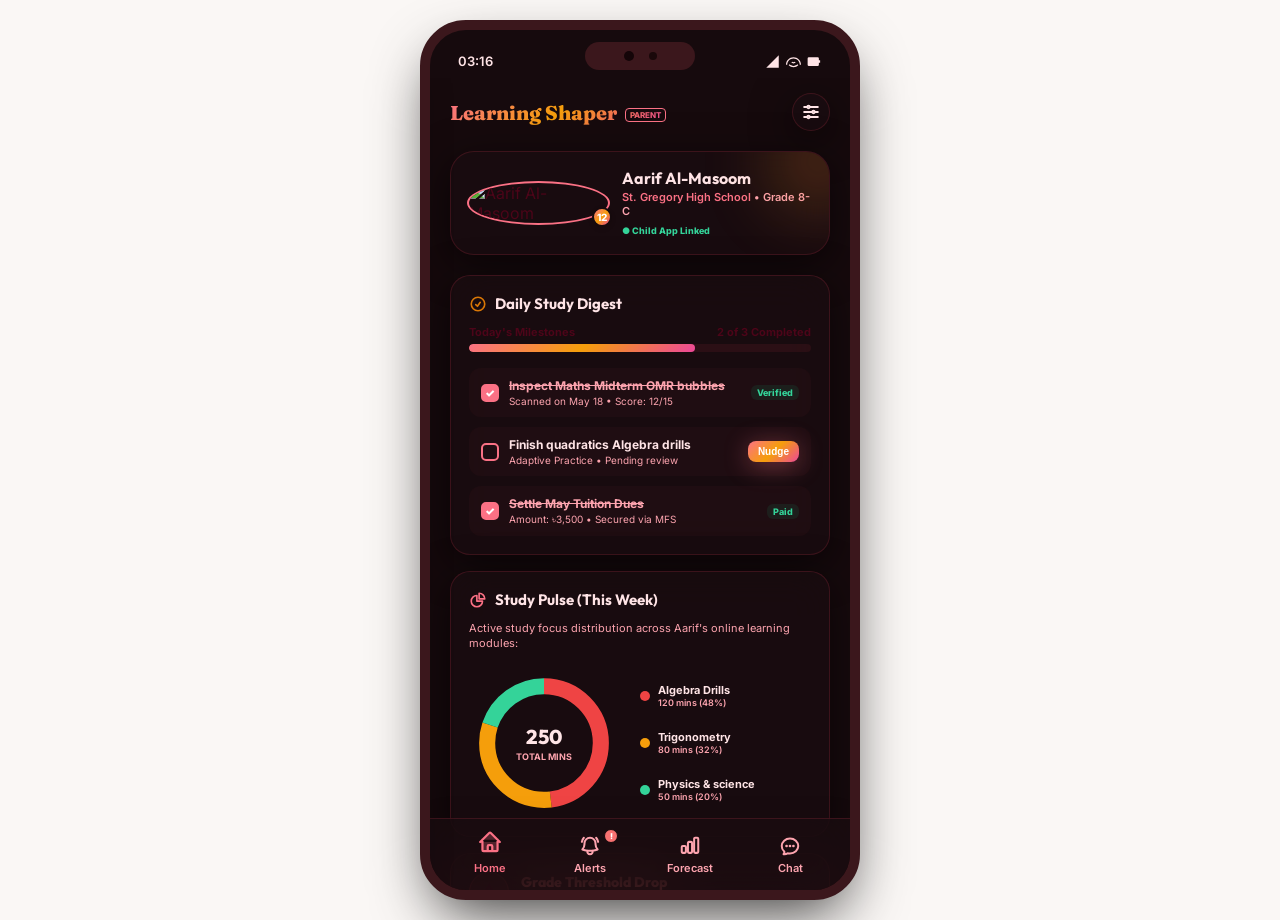
==== parentapp/index.html @ c142ae55 "Implement Teacher Companion App with OMR Viewfinder grading scanner, dispatch curator, and real-time" ====
<!DOCTYPE html>
<html lang="en">
<head>
  <meta charset="UTF-8">
  <meta name="viewport" content="width=device-width, initial-scale=1.0">
  <title>Learning Shaper - Parent Companion App</title>
  <link rel="stylesheet" href="styles.css">
</head>
<body>

  <!-- Smartphone Simulator Frame Wrapper -->
  <div class="phone-container" id="phoneContainer" data-theme="dark">
    
    <!-- Dynamic Island notch at top of frame -->
    <div class="phone-header-island">
      <div class="island-camera"></div>
      <div class="island-sensor"></div>
    </div>
    
    <!-- Phone Top Status Bar -->
    <div class="phone-status-bar">
      <span id="statusBarTime">13:27</span>
      <div class="status-right">
        <!-- Cellular Signal -->
        <svg class="status-icon" viewBox="0 0 24 24">
          <path d="M2 22h20V2z" />
        </svg>
        <!-- Wifi -->
        <svg class="status-icon" viewBox="0 0 24 24">
          <path d="M12 21c-2.97 0-5.67-1.16-7.68-3.03l1.42-1.42C7.39 18.06 9.58 19 12 19s4.61-.94 6.26-2.45l1.42 1.42C17.67 19.84 14.97 21 12 21zm0-6c-1.34 0-2.58-.51-3.52-1.34l1.42-1.42C10.45 12.65 11.18 13 12 13s1.55-.35 2.1-.76l1.42 1.42C14.58 14.49 13.34 15 12 15zm0-10C5.37 5 0 10.37 0 17h2c0-5.52 4.48-10 10-10s10 4.48 10 10h2c0-6.63-5.37-12-12-12z" />
        </svg>
        <!-- Battery -->
        <svg class="status-icon" viewBox="0 0 24 24">
          <path d="M17 5H3a2 2 0 0 0-2 2v10a2 2 0 0 0 2 2h14a2 2 0 0 0 2-2V7a2 2 0 0 0-2-2zm1 9h-2v2h2v-2zm0-4h-2v2h2v-2zm3 0h-2v4h2v-4z" />
        </svg>
      </div>
    </div>

    <!-- Phone Screen Workspace -->
    <div class="phone-screen">
      
      <!-- Toast Notice Queue Container for Parent Actions -->
      <div class="toast-container" id="toastContainer"></div>
      
      <!-- Quick Portal Settings Drawer overlay -->
      <div class="settings-drawer" id="settingsDrawer">
        <div class="drawer-header">
          <h3>Ecosystem Switcher</h3>
          <button class="drawer-close-btn" id="drawerCloseBtn">×</button>
        </div>
        <div class="drawer-links">
          <a href="../studentapp/index.html" class="drawer-link-item">
            <span class="link-icon">🧑‍🎓</span>
            <div>
              <h4>Switch to Student App</h4>
              <p>View Aarif's gamified drills & OMR</p>
            </div>
          </a>
          <a href="../teacherapp/index.html" class="drawer-link-item">
            <span class="link-icon">🧑‍🏫</span>
            <div>
              <h4>Teacher Companion App</h4>
              <p>View grade reports, OMR grading & chat</p>
            </div>
          </a>
          <a href="../index.html" class="drawer-link-item">
            <span class="link-icon">⚙️</span>
            <div>
              <h4>Executive Admin Dashboard</h4>
              <p>Principal's operational control deck</p>
            </div>
          </a>
        </div>
      </div>

      <!-- Core Scrolling Screen Content -->
      <div class="app-content">
        
        <!-- Header Section -->
        <div class="app-header">
          <div class="app-logo">Learning Shaper <span class="badge-role">PARENT</span></div>
          <button class="settings-trigger-btn" id="settingsTriggerBtn" aria-label="Open Settings">
            <svg style="width:20px;height:20px;stroke:currentColor;fill:none;stroke-width:2.2" viewBox="0 0 24 24">
              <path stroke-linecap="round" stroke-linejoin="round" d="M10.5 6h9.75M10.5 6a1.5 1.5 0 1 1-3 0m3 0a1.5 1.5 0 1 0-3 0M3.75 6H7.5m3 12h9.75m-9.75 0a1.5 1.5 0 0 1-3 0m3 0a1.5 1.5 0 0 0-3 0m-3.75 0H7.5m9-6h3.75m-3.75 0a1.5 1.5 0 0 1-3 0m3 0a1.5 1.5 0 0 0-3 0m-9.75 0h9.75" />
            </svg>
          </button>
        </div>

        <!-- Monitored Student Profile Summary -->
        <div class="profile-card">
          <div class="profile-avatar-row">
            <div class="avatar-wrapper">
              <img src="https://images.unsplash.com/photo-1534528741775-53994a69daeb?q=80&w=256&auto=format&fit=crop" alt="Aarif Al-Masoom" class="avatar-img" onerror="this.src='https://api.dicebear.com/7.x/adventurer/svg?seed=Aarif'; this.onerror=null;">
              <div class="avatar-badge">12</div>
            </div>
            <div class="student-info">
              <h3>Aarif Al-Masoom</h3>
              <p>
                <span class="school-tag">St. Gregory High School</span> • Grade 8-C
              </p>
              <span class="sync-status-indicator">● Child App Linked</span>
            </div>
          </div>
        </div>

        <!-- ========================================================================
             TAB 1: HOME PANEL (Digest, SVG Donut)
             ======================================================================== -->
        <div class="tab-content-panel active" id="tab-home">
          
          <!-- Daily Task Progress Summary -->
          <div class="glass-card warm-accent">
            <div class="card-title">
              <svg viewBox="0 0 24 24" style="stroke: var(--accent-amber)">
                <path stroke-linecap="round" stroke-linejoin="round" stroke-width="2.2" d="M9 12.75 11.25 15 15 9.75M21 12a9 9 0 1 1-18 0 9 9 0 0 1 18 0Z" />
              </svg>
              Daily Study Digest
            </div>
            
            <div class="digest-progress-row">
              <div class="progress-labels">
                <span>Today's Milestones</span>
                <span id="digestProgressText">2 of 3 Completed</span>
              </div>
              <div class="progress-bar-outer">
                <div class="progress-bar-inner" id="digestProgressFill" style="width: 66%"></div>
              </div>
            </div>

            <!-- Task List -->
            <div class="task-digest-list">
              <div class="digest-task-item completed" onclick="toggleTask(this, 0)">
                <div class="task-checkbox"></div>
                <div class="task-details">
                  <h4>Inspect Maths Midterm OMR bubbles</h4>
                  <p>Scanned on May 18 • Score: 12/15</p>
                </div>
                <span class="task-done-badge">Verified</span>
              </div>
              
              <div class="digest-task-item" id="digestTaskQuiz" onclick="toggleTask(this, 33)">
                <div class="task-checkbox"></div>
                <div class="task-details">
                  <h4>Finish quadratics Algebra drills</h4>
                  <p>Adaptive Practice • Pending review</p>
                </div>
                <button class="nudge-btn" onclick="sendNudge('Algebra Drill'); event.stopPropagation();">Nudge</button>
              </div>

              <div class="digest-task-item completed" onclick="toggleTask(this, 0)">
                <div class="task-checkbox"></div>
                <div class="task-details">
                  <h4>Settle May Tuition Dues</h4>
                  <p>Amount: ৳3,500 • Secured via MFS</p>
                </div>
                <span class="task-done-badge">Paid</span>
              </div>
            </div>
          </div>

          <!-- Study Pulse SVG Donut Chart Card -->
          <div class="glass-card">
            <div class="card-title">
              <svg viewBox="0 0 24 24">
                <path stroke-linecap="round" stroke-linejoin="round" stroke-width="2.2" d="M10.5 6a7.5 7.5 0 1 0 7.5 7.5h-7.5V6Z" />
                <path stroke-linecap="round" stroke-linejoin="round" stroke-width="2.2" d="M13.5 10.5H21A7.5 7.5 0 0 0 13.5 3v7.5Z" />
              </svg>
              Study Pulse (This Week)
            </div>
            
            <p class="section-desc">Active study focus distribution across Aarif's online learning modules:</p>

            <div class="donut-chart-container">
              <!-- SVG Donut Chart -->
              <div class="donut-svg-wrapper">
                <svg width="150" height="150" viewBox="0 0 42 42" class="donut-chart">
                  <!-- Base track -->
                  <circle class="donut-hole" cx="21" cy="21" r="15.915" fill="transparent"></circle>
                  <circle class="donut-ring" cx="21" cy="21" r="15.915" fill="transparent" stroke="rgba(255, 255, 255, 0.05)" stroke-width="4.2"></circle>
                  
                  <!-- Algebra segment (48% - red-orange) -->
                  <circle class="donut-segment segment-algebra" cx="21" cy="21" r="15.915" fill="transparent" 
                          stroke="var(--accent-red)" stroke-width="4.5" 
                          stroke-dasharray="48 52" stroke-dashoffset="100"></circle>
                  
                  <!-- Trigonometry segment (32% - gold) -->
                  <circle class="donut-segment segment-trig" cx="21" cy="21" r="15.915" fill="transparent" 
                          stroke="var(--accent-gold)" stroke-width="4.5" 
                          stroke-dasharray="32 68" stroke-dashoffset="52"></circle>
                  
                  <!-- Science & Physics segment (20% - success-green) -->
                  <circle class="donut-segment segment-physics" cx="21" cy="21" r="15.915" fill="transparent" 
                          stroke="var(--success-color)" stroke-width="4.5" 
                          stroke-dasharray="20 80" stroke-dashoffset="20"></circle>
                </svg>
                <div class="donut-inner-text">
                  <span id="donutMinutesTotal">250</span>
                  <label>Total Mins</label>
                </div>
              </div>

              <!-- Legend -->
              <div class="donut-legend">
                <div class="legend-item" id="legendAlgebra">
                  <span class="legend-color-dot" style="background: var(--accent-red)"></span>
                  <div class="legend-info">
                    <h4>Algebra Drills</h4>
                    <p>120 mins (48%)</p>
                  </div>
                </div>
                <div class="legend-item" id="legendTrig">
                  <span class="legend-color-dot" style="background: var(--accent-gold)"></span>
                  <div class="legend-info">
                    <h4>Trigonometry</h4>
                    <p>80 mins (32%)</p>
                  </div>
                </div>
                <div class="legend-item" id="legendPhysics">
                  <span class="legend-color-dot" style="background: var(--success-color)"></span>
                  <div class="legend-info">
                    <h4>Physics & science</h4>
                    <p>50 mins (20%)</p>
                  </div>
                </div>
              </div>
            </div>
          </div>
        </div>

        <!-- ========================================================================
             TAB 2: ALERTS PANEL (Grade Drops, Notifications)
             ======================================================================= -->
        <div class="tab-content-panel" id="tab-alerts">
          
          <!-- Critical Academic Warning Alert Card -->
          <div class="glass-card critical-alert">
            <div class="alert-header">
              <div class="alert-icon-ring">⚠️</div>
              <div>
                <h3>Grade Threshold Drop</h3>
                <span class="alert-time">Received 2 hours ago</span>
              </div>
            </div>
            
            <p class="alert-description">
              Aarif's current math mastery score in **Algebra (Polynomials & Quadratics)** has dropped to **45%**, falling below the class threshold of **50%**.
            </p>

            <div class="impact-gaps-box">
              <label>Critical Concepts Impacted:</label>
              <div class="gap-tags">
                <span class="gap-tag">Quadratic Formula</span>
                <span class="gap-tag">Factoring Polynomials</span>
              </div>
            </div>

            <!-- Urgent Actions Workflow -->
            <div class="alert-actions-row">
              <button class="action-btn-primary" onclick="nudgeRemedial()">Assign Remedial Quiz (+50 XP)</button>
              <button class="action-btn-secondary" id="callbackReqBtn">Request Teacher Callback</button>
            </div>
            
            <div class="callback-status-badge" id="callbackStatusBadge">
              ⏳ Request status: Pending appointment slot assignment
            </div>
          </div>

          <!-- Safe Indicators List -->
          <div class="glass-card">
            <div class="card-title">
              <svg viewBox="0 0 24 24" style="stroke: var(--success-color)">
                <path stroke-linecap="round" stroke-linejoin="round" stroke-width="2.2" d="M9 12.75 11.25 15 15 9.75M21 12c0 1.268-.63 2.39-1.593 3.068a3.745 3.745 0 0 1-1.043 3.296 3.745 3.745 0 0 1-3.296 1.043A3.745 3.745 0 0 1 12 21c-1.268 0-2.39-.63-3.068-1.593a3.746 3.746 0 0 1-3.296-1.043 3.745 3.745 0 0 1-1.043-3.296A3.745 3.745 0 0 1 3 12c0-1.268.63-2.39 1.593-3.068a3.745 3.745 0 0 1 1.043-3.296 3.746 3.746 0 0 1 3.296-1.043A3.746 3.746 0 0 1 12 3c1.268 0 2.39.63 3.068 1.593a3.746 3.746 0 0 1 3.296 1.043 3.746 3.746 0 0 1 1.043 3.296A3.745 3.745 0 0 1 21 12Z" />
              </svg>
              Stable Subject Statuses
            </div>
            
            <div class="status-list-rows">
              <div class="status-row">
                <div class="status-subject">
                  <h4>Trigonometry & Geometry</h4>
                  <p>Updated: May 20</p>
                </div>
                <div class="status-reading positive">88% (Excellent)</div>
              </div>
              
              <div class="status-row">
                <div class="status-subject">
                  <h4>Physics & Astronomy</h4>
                  <p>Updated: May 19</p>
                </div>
                <div class="status-reading positive">76% (Stable)</div>
              </div>
            </div>
          </div>
        </div>

        <!-- ========================================================================
             TAB 3: FORECAST PANEL (Exam Readiness Predictor)
             ======================================================================== -->
        <div class="tab-content-panel" id="tab-forecast">
          
          <div class="glass-card">
            <div class="card-title">
              <svg viewBox="0 0 24 24">
                <path stroke-linecap="round" stroke-linejoin="round" stroke-width="2.2" d="M3 13.125C3 12.504 3.504 12 4.125 12h2.25c.621 0 1.125.504 1.125 1.125v5.25c0 .621-.504 1.125-1.125 1.125h-2.25A1.125 1.125 0 0 1 3 18.375v-5.25ZM9.75 8.625c0-.621.504-1.125 1.125-1.125h2.25c.621 0 1.125.504 1.125 1.125v9.75c0 .621-.504 1.125-1.125 1.125h-2.25a1.125 1.125 0 0 1-1.125-1.125v-9.75ZM16.5 4.125c0-.621.504-1.125 1.125-1.125h2.25C20.496 3 21 3.504 21 4.125v14.25c0 .621-.504 1.125-1.125 1.125h-2.25a1.125 1.125 0 0 1-1.125-1.125V4.125Z" />
              </svg>
              Upcoming Exam Readiness
            </div>
            
            <p class="section-desc">AI forecast algorithms parsing homework results, study timings, and scan correctness to evaluate exam success readiness probabilities:</p>

            <div class="forecast-gauges-list">
              
              <!-- Math Forecast: Critical Zone -->
              <div class="forecast-gauge-row">
                <div class="gauge-details">
                  <div class="gauge-name">
                    <h4>Mathematics Final Term</h4>
                    <span class="exam-date">June 5, 2026</span>
                  </div>
                  <span class="gauge-percentage critical">45% Ready</span>
                </div>
                <div class="gauge-progress-outer">
                  <div class="gauge-progress-inner critical" style="width: 45%"></div>
                </div>
                <div class="gauge-advice warning">
                  ⚠️ <strong>Action Required:</strong> Algebra modules are severely capping success margins. Complete 2 quiz sheets to rescue grade.
                </div>
              </div>

              <!-- Physics Forecast: Stable Zone -->
              <div class="forecast-gauge-row">
                <div class="gauge-details">
                  <div class="gauge-name">
                    <h4>Physics Term Paper</h4>
                    <span class="exam-date">June 12, 2026</span>
                  </div>
                  <span class="gauge-percentage stable">76% Ready</span>
                </div>
                <div class="gauge-progress-outer">
                  <div class="gauge-progress-inner stable" style="width: 76%"></div>
                </div>
                <div class="gauge-advice">
                  📈 <strong>Stable:</strong> Performing well. Regular study pulse reviews will keep scores locked in.
                </div>
              </div>

              <!-- Geometry Forecast: Excellent Zone -->
              <div class="forecast-gauge-row">
                <div class="gauge-details">
                  <div class="gauge-name">
                    <h4>Geometry Evaluation</h4>
                    <span class="exam-date">June 18, 2026</span>
                  </div>
                  <span class="gauge-percentage positive">88% Ready</span>
                </div>
                <div class="gauge-progress-outer">
                  <div class="gauge-progress-inner positive" style="width: 88%"></div>
                </div>
                <div class="gauge-advice success">
                  ✨ <strong>Excellent:</strong> Demonstrating master-level geometric and trigonometry concepts.
                </div>
              </div>

            </div>
          </div>
        </div>

        <!-- ========================================================================
             TAB 4: CHAT PANEL (Ask Teacher Messaging Channel)
             ======================================================================== -->
        <div class="tab-content-panel" id="tab-chat">
          
          <div class="chat-container-box">
            <!-- Teacher Profile Header -->
            <div class="teacher-chat-header">
              <div class="teacher-avatar">TJ</div>
              <div class="teacher-info-block">
                <h3>Mrs. Tasnim Jahan</h3>
                <p>Class Coordinator & Mathematics Teacher</p>
              </div>
            </div>

            <!-- Messages Stream -->
            <div class="chat-messages-stream" id="chatMessagesStream">
              
              <div class="message-bubble teacher">
                <p>Hello Mr. Al-Masoom! I am Aarif's class coordinator. Welcome to the direct Parent communication channel.</p>
                <span class="message-time">14:02</span>
              </div>
              
              <div class="message-bubble teacher">
                <p>While Aarif is making wonderful progress in his Geometry assessments, his recent mock Algebra OMR scans showed a drop to 45%. We highly recommend encouraging him to open the AI Practice drills inside his student app today.</p>
                <span class="message-time">14:04</span>
              </div>

            </div>

            <!-- Live Typing Pulsing indicator (invisible by default) -->
            <div class="live-typing-indicator" id="liveTypingIndicator">
              <span></span>
              <span></span>
              <span></span>
            </div>

            <!-- Chat Entry Footer -->
            <div class="chat-input-row">
              <input type="text" class="chat-input-field" id="chatInputField" placeholder="Write message to Mrs. Tasnim...">
              <button class="chat-send-btn-circle" id="chatSendBtnCircle" aria-label="Send Message">
                <svg viewBox="0 0 24 24">
                  <path stroke-linecap="round" stroke-linejoin="round" stroke-width="2.5" d="M6 12L3.269 3.126A59.768 59.768 0 0121.485 12 59.77 59.77 0 013.27 20.876L5.999 12zm0 0h7.5" />
                </svg>
              </button>
            </div>

          </div>

        </div>

      </div>

      <!-- Floating bottom tab navigation bar -->
      <div class="bottom-nav-bar">
        <div class="nav-item active" id="navHome" onclick="switchTab('home')">
          <svg viewBox="0 0 24 24">
            <path stroke-linecap="round" stroke-linejoin="round" stroke-width="2.2" d="M2.25 12l8.954-8.955c.44-.439 1.152-.439 1.591 0L21.75 12M4.5 9.75v10.125c0 .621.504 1.125 1.125 1.125H9.75v-4.875c0-.621.504-1.125 1.125-1.125h2.25c.621 0 1.125.504 1.125 1.125V21h4.125c.621 0 1.125-.504 1.125-1.125V9.75M8.25 21h8.25" />
          </svg>
          Home
        </div>
        
        <div class="nav-item" id="navAlerts" onclick="switchTab('alerts')">
          <div class="alert-nav-badge">!</div>
          <svg viewBox="0 0 24 24">
            <path stroke-linecap="round" stroke-linejoin="round" stroke-width="2.2" d="M14.857 17.082a23.848 23.848 0 005.454-1.31A8.967 8.967 0 0118 9.75v-.7V9A6 6 0 006 9v.75a8.967 8.967 0 01-2.312 6.022c1.733.64 3.56 1.085 5.455 1.31m5.714 0a24.255 24.255 0 01-5.714 0m5.714 0a3 3 0 11-5.714 0M3.124 7.5A8.969 8.969 0 015.292 3m13.416 0a8.969 8.969 0 012.168 4.5" />
          </svg>
          Alerts
        </div>

        <div class="nav-item" id="navForecast" onclick="switchTab('forecast')">
          <svg viewBox="0 0 24 24">
            <path stroke-linecap="round" stroke-linejoin="round" stroke-width="2.2" d="M3 13.125C3 12.504 3.504 12 4.125 12h2.25c.621 0 1.125.504 1.125 1.125v5.25c0 .621-.504 1.125-1.125 1.125h-2.25A1.125 1.125 0 0 1 3 18.375v-5.25ZM9.75 8.625c0-.621.504-1.125 1.125-1.125h2.25c.621 0 1.125.504 1.125 1.125v9.75c0 .621-.504 1.125-1.125 1.125h-2.25a1.125 1.125 0 0 1-1.125-1.125v-9.75ZM16.5 4.125c0-.621.504-1.125 1.125-1.125h2.25C20.496 3 21 3.504 21 4.125v14.25c0 .621-.504 1.125-1.125 1.125h-2.25a1.125 1.125 0 0 1-1.125-1.125V4.125Z" />
          </svg>
          Forecast
        </div>

        <div class="nav-item" id="navChat" onclick="switchTab('chat')">
          <svg viewBox="0 0 24 24">
            <path stroke-linecap="round" stroke-linejoin="round" stroke-width="2.2" d="M8.625 12a.375.375 0 1 1-.75 0 .375.375 0 0 1 .75 0Zm0 0H8.25m4.125 0a.375.375 0 1 1-.75 0 .375.375 0 0 1 .75 0Zm0 0H12m4.125 0a.375.375 0 1 1-.75 0 .375.375 0 0 1 .75 0Zm0 0h-.375M21 12c0 4.556-4.03 8.25-9 8.25a9.764 9.764 0 0 1-2.555-.337A5.972 5.972 0 0 1 5.41 20.97a5.969 5.969 0 0 1-.474-.065 4.48 4.48 0 0 0 .978-2.025c.09-.457-.133-.901-.467-1.226C3.53 16.205 3 14.17 3 12c0-4.556 4.03-8.25 9-8.25s9 3.694 9 8.25Z" />
          </svg>
          Chat
        </div>
      </div>

    </div>
  </div>

  <script src="app.js"></script>
</body>
</html>
---- parentapp/styles.css ----
/* 
========================================================================
   LEARNING SHAPER PARENT COMPANION APP - CORE DESIGN SYSTEM
========================================================================
*/

@import url('https://fonts.googleapis.com/css2?family=Fraunces:ital,opsz,wght@0,9..144,100..900;1,9..144,100..900&family=Inter:wght@300;400;500;600;700;800&family=Outfit:wght@400;500;600;700;800&display=swap');

:root {
  /* Creamy Amber/Rose Brand Light Mode */
  --bg-color: #faf7f5;
  --phone-border: #2c1a1d;
  --phone-outer-shadow: 0 25px 60px -15px rgba(44, 26, 29, 0.25);
  --panel-bg: rgba(255, 255, 255, 0.85);
  --panel-border: rgba(244, 63, 94, 0.1);
  --text-main: #4c0519;
  --text-muted: #881337;
  --accent-color: #f43f5e; /* Rose-red */
  --accent-glow: rgba(244, 63, 94, 0.12);
  --success-color: #10b981;
  --error-color: #ef4444;
  --warning-color: #f59e0b;
  
  --accent-amber: #d97706;
  --accent-gold: #f59e0b;
  --accent-red: #ef4444;

  --sunset-gradient: linear-gradient(135deg, #f43f5e, #fb923c, #fbbf24);
  --sunset-glow: 0 4px 20px rgba(244, 63, 94, 0.2);
  
  --card-shadow: 0 8px 30px rgba(76, 5, 25, 0.04);
  --font-brand: 'Fraunces', serif;
  --font-ui: 'Inter', sans-serif;
  --font-header: 'Outfit', sans-serif;
  
  --transition-speed: 0.3s;
}

[data-theme="dark"] {
  /* Warm Sunset Dark Mode */
  --bg-color: #160a0d; /* Warm deep dark */
  --phone-border: #3b171c;
  --phone-outer-shadow: 0 25px 60px -15px rgba(0, 0, 0, 0.8);
  --panel-bg: rgba(26, 12, 16, 0.75);
  --panel-border: rgba(244, 63, 94, 0.16);
  --text-main: #ffe4e6;
  --text-muted: #fda4af;
  --accent-color: #fb7185;
  --accent-glow: rgba(251, 113, 133, 0.25);
  --success-color: #34d399;
  --error-color: #f87171;
  --warning-color: #fbbf24;
  
  --sunset-gradient: linear-gradient(135deg, #fb7185, #f59e0b, #ec4899);
  --sunset-glow: 0 4px 25px rgba(251, 113, 133, 0.4);
  
  --card-shadow: 0 10px 40px rgba(0, 0, 0, 0.55);
}

/* Base Reset */
* {
  box-sizing: border-box;
  margin: 0;
  padding: 0;
  -webkit-tap-highlight-color: transparent;
}

body {
  background-color: var(--bg-color);
  font-family: var(--font-ui);
  color: var(--text-main);
  min-height: 100vh;
  display: flex;
  justify-content: center;
  align-items: center;
  overflow-x: hidden;
  transition: background-color var(--transition-speed) ease;
  padding: 20px;
}

/* Smartphone Simulator Wrapper */
.phone-container {
  width: 100%;
  max-width: 440px;
  height: 880px;
  background-color: var(--bg-color);
  border: 10px solid var(--phone-border);
  border-radius: 46px;
  position: relative;
  box-shadow: var(--phone-outer-shadow);
  display: flex;
  flex-direction: column;
  overflow: hidden;
  transition: border var(--transition-speed) ease, background var(--transition-speed) ease;
}

/* Smartphone Details (Notch & Top Bar) */
.phone-header-island {
  position: absolute;
  top: 12px;
  left: 50%;
  transform: translateX(-50%);
  width: 110px;
  height: 28px;
  background-color: var(--phone-border);
  border-radius: 20px;
  z-index: 100;
  display: flex;
  align-items: center;
  justify-content: center;
  transition: background-color var(--transition-speed) ease;
}

.island-camera {
  width: 10px;
  height: 10px;
  background: #140508;
  border-radius: 50%;
  margin-right: 15px;
}

.island-sensor {
  width: 8px;
  height: 8px;
  background: #1a080a;
  border-radius: 50%;
}

.phone-status-bar {
  height: 48px;
  padding: 14px 28px 0 28px;
  display: flex;
  justify-content: space-between;
  align-items: center;
  font-size: 13px;
  font-weight: 600;
  color: var(--text-main);
  z-index: 90;
  background-color: transparent;
  user-select: none;
}

.status-right {
  display: flex;
  align-items: center;
  gap: 6px;
}

.status-icon {
  width: 15px;
  height: 15px;
  fill: currentColor;
}

/* Phone Screen Scrollable Area */
.phone-screen {
  flex: 1;
  display: flex;
  flex-direction: column;
  overflow: hidden;
  position: relative;
}

/* Main Content Area */
.app-content {
  flex: 1;
  overflow-y: auto;
  padding: 10px 20px 80px 20px;
  scrollbar-width: none;
}

.app-content::-webkit-scrollbar {
  display: none;
}

/* Bottom Navigation Bar */
.bottom-nav-bar {
  position: absolute;
  bottom: 0;
  left: 0;
  right: 0;
  height: 72px;
  background: var(--panel-bg);
  backdrop-filter: blur(25px);
  -webkit-backdrop-filter: blur(25px);
  border-top: 1px solid var(--panel-border);
  display: flex;
  justify-content: space-around;
  align-items: center;
  padding: 0 10px;
  z-index: 80;
  box-shadow: 0 -5px 25px rgba(0, 0, 0, 0.05);
}

.nav-item {
  display: flex;
  flex-direction: column;
  align-items: center;
  justify-content: center;
  color: var(--text-muted);
  text-decoration: none;
  font-size: 11px;
  font-weight: 600;
  cursor: pointer;
  transition: color 0.25s, transform 0.2s;
  flex: 1;
  height: 100%;
  position: relative;
}

.nav-item svg {
  width: 22px;
  height: 22px;
  margin-bottom: 4px;
  fill: none;
  stroke: currentColor;
  stroke-width: 2.2;
  transition: transform 0.25s;
}

.nav-item.active {
  color: var(--accent-color);
}

.nav-item.active svg {
  transform: translateY(-4px) scale(1.1);
  stroke: var(--accent-color);
  fill: var(--accent-glow);
}

.alert-nav-badge {
  position: absolute;
  top: 10px;
  right: 22px;
  background: var(--error-color);
  color: #fff;
  font-size: 8px;
  font-weight: 900;
  width: 14px;
  height: 14px;
  border-radius: 50%;
  display: flex;
  align-items: center;
  justify-content: center;
  border: 1px solid var(--bg-color);
  animation: pulseNavBadge 2s infinite;
}

@keyframes pulseNavBadge {
  0% { transform: scale(1); }
  50% { transform: scale(1.2); }
  100% { transform: scale(1); }
}

/* Header */
.app-header {
  display: flex;
  justify-content: space-between;
  align-items: center;
  margin-bottom: 20px;
  margin-top: 5px;
}

.app-logo {
  font-family: var(--font-brand);
  font-size: 20px;
  font-weight: 800;
  background: var(--sunset-gradient);
  -webkit-background-clip: text;
  -webkit-text-fill-color: transparent;
}

.badge-role {
  font-size: 8px;
  font-family: var(--font-ui);
  font-weight: 800;
  color: var(--accent-color);
  border: 1px solid var(--accent-color);
  padding: 1px 4px;
  border-radius: 4px;
  vertical-align: middle;
  margin-left: 4px;
}

.settings-trigger-btn {
  background: var(--panel-bg);
  border: 1px solid var(--panel-border);
  color: var(--text-main);
  width: 38px;
  height: 38px;
  border-radius: 50%;
  display: flex;
  align-items: center;
  justify-content: center;
  cursor: pointer;
  box-shadow: var(--card-shadow);
  transition: all 0.2s;
}

.settings-trigger-btn:hover {
  transform: scale(1.05);
  box-shadow: var(--accent-glow) 0 0 10px;
}

/* Monitored Student Card */
.profile-card {
  background: var(--panel-bg);
  backdrop-filter: blur(20px);
  -webkit-backdrop-filter: blur(20px);
  border: 1px solid var(--panel-border);
  border-radius: 24px;
  padding: 16px;
  box-shadow: var(--card-shadow);
  margin-bottom: 20px;
  position: relative;
  overflow: hidden;
}

.profile-card::before {
  content: '';
  position: absolute;
  top: -40px;
  right: -40px;
  width: 100px;
  height: 100px;
  background: var(--sunset-gradient);
  border-radius: 50%;
  filter: blur(35px);
  opacity: 0.25;
}

.profile-avatar-row {
  display: flex;
  align-items: center;
  gap: 12px;
}

.avatar-wrapper {
  position: relative;
}

.avatar-img {
  width: 52px;
  height: 52px;
  border-radius: 50%;
  border: 2px solid var(--accent-color);
  object-fit: cover;
}

.avatar-badge {
  position: absolute;
  bottom: -2px;
  right: -2px;
  background: var(--sunset-gradient);
  border: 2px solid var(--bg-color);
  color: #fff;
  font-size: 10px;
  font-weight: 800;
  width: 20px;
  height: 20px;
  border-radius: 50%;
  display: flex;
  align-items: center;
  justify-content: center;
  box-shadow: 0 2px 5px rgba(0,0,0,0.1);
}

.student-info h3 {
  font-family: var(--font-header);
  font-size: 16px;
  font-weight: 700;
  color: var(--text-main);
  margin-bottom: 2px;
}

.student-info p {
  font-size: 11px;
  color: var(--text-muted);
  font-weight: 600;
}

.school-tag {
  color: var(--accent-color);
}

.sync-status-indicator {
  display: inline-block;
  font-size: 9px;
  font-weight: 800;
  color: var(--success-color);
  margin-top: 4px;
}

/* Glass Card */
.glass-card {
  background: var(--panel-bg);
  backdrop-filter: blur(20px);
  -webkit-backdrop-filter: blur(20px);
  border: 1px solid var(--panel-border);
  border-radius: 20px;
  padding: 18px;
  box-shadow: var(--card-shadow);
  margin-bottom: 16px;
  transition: transform 0.2s ease, border-color 0.2s ease;
  position: relative;
}

.glass-card:hover {
  border-color: var(--accent-glow);
}

.card-title {
  font-family: var(--font-header);
  font-size: 15px;
  font-weight: 700;
  margin-bottom: 12px;
  color: var(--text-main);
  display: flex;
  align-items: center;
  gap: 8px;
}

.card-title svg {
  width: 18px;
  height: 18px;
  stroke: var(--accent-color);
  fill: none;
  stroke-width: 2.2;
}

.section-desc {
  font-size: 11px;
  color: var(--text-muted);
  line-height: 1.4;
  margin-bottom: 16px;
}

/* Digest Progress Bar */
.digest-progress-row {
  margin-bottom: 16px;
}

.progress-labels {
  display: flex;
  justify-content: space-between;
  font-size: 11px;
  font-weight: 700;
  margin-bottom: 5px;
}

.progress-bar-outer {
  height: 8px;
  background: rgba(244, 63, 94, 0.08);
  border-radius: 8px;
  overflow: hidden;
}

.progress-bar-inner {
  height: 100%;
  background: var(--sunset-gradient);
  border-radius: 8px;
  transition: width 0.6s cubic-bezier(0.34, 1.56, 0.64, 1);
}

/* Task Checklist */
.task-digest-list {
  display: flex;
  flex-direction: column;
  gap: 10px;
}

.digest-task-item {
  display: flex;
  align-items: center;
  gap: 10px;
  background: rgba(244, 63, 94, 0.03);
  padding: 10px 12px;
  border-radius: 12px;
  cursor: pointer;
  transition: background 0.2s, transform 0.15s;
}

.digest-task-item:hover {
  background: rgba(244, 63, 94, 0.06);
}

.task-checkbox {
  width: 18px;
  height: 18px;
  border-radius: 5px;
  border: 2px solid var(--accent-color);
  display: flex;
  align-items: center;
  justify-content: center;
  transition: all 0.2s;
  flex-shrink: 0;
}

.task-checkbox::after {
  content: '✓';
  color: #fff;
  font-size: 11px;
  font-weight: 900;
  display: none;
}

.digest-task-item.completed .task-checkbox {
  background: var(--accent-color);
}

.digest-task-item.completed .task-checkbox::after {
  display: block;
}

.digest-task-item.completed h4 {
  text-decoration: line-through;
  color: var(--text-muted);
}

.task-details {
  flex: 1;
}

.task-details h4 {
  font-size: 12px;
  font-weight: 700;
  color: var(--text-main);
  margin-bottom: 2px;
}

.task-details p {
  font-size: 10px;
  color: var(--text-muted);
}

.task-done-badge {
  font-size: 9px;
  font-weight: 800;
  color: var(--success-color);
  background: rgba(16, 185, 129, 0.1);
  padding: 2px 6px;
  border-radius: 6px;
}

.nudge-btn {
  background: var(--sunset-gradient);
  border: none;
  border-radius: 8px;
  color: #fff;
  font-size: 10px;
  font-weight: 800;
  padding: 5px 10px;
  cursor: pointer;
  box-shadow: var(--sunset-glow);
  transition: transform 0.1s;
}

.nudge-btn:active {
  transform: scale(0.92);
}

/* Donut Chart System */
.donut-chart-container {
  display: flex;
  align-items: center;
  justify-content: space-around;
  gap: 15px;
  margin-top: 10px;
}

.donut-svg-wrapper {
  position: relative;
  width: 150px;
  height: 150px;
}

.donut-chart {
  transform: rotate(-90deg);
}

.donut-segment {
  transition: stroke-width 0.25s, opacity 0.2s;
  cursor: pointer;
}

.donut-segment:hover {
  stroke-width: 5.5;
  opacity: 0.95;
}

.donut-inner-text {
  position: absolute;
  top: 50%;
  left: 50%;
  transform: translate(-50%, -50%);
  display: flex;
  flex-direction: column;
  align-items: center;
  justify-content: center;
  user-select: none;
}

.donut-inner-text span {
  font-family: var(--font-header);
  font-size: 20px;
  font-weight: 800;
  color: var(--text-main);
}

.donut-inner-text label {
  font-size: 9px;
  font-weight: 700;
  color: var(--text-muted);
  text-transform: uppercase;
  margin-top: 2px;
}

.donut-legend {
  display: flex;
  flex-direction: column;
  gap: 10px;
  flex: 1;
}

.legend-item {
  display: flex;
  align-items: center;
  gap: 8px;
  padding: 6px;
  border-radius: 8px;
  transition: background 0.2s;
  cursor: pointer;
}

.legend-item:hover {
  background: rgba(255, 255, 255, 0.05);
}

.legend-color-dot {
  width: 10px;
  height: 10px;
  border-radius: 50%;
  flex-shrink: 0;
}

.legend-info h4 {
  font-size: 11px;
  font-weight: 700;
  color: var(--text-main);
}

.legend-info p {
  font-size: 9px;
  color: var(--text-muted);
  font-weight: 600;
}

/* ========================================================================
   TAB 2: ALERTS VIEW
   ======================================================================== */
.critical-alert {
  background: linear-gradient(135deg, rgba(239, 68, 68, 0.08), rgba(244, 63, 94, 0.08));
  border-color: rgba(239, 68, 68, 0.25);
  box-shadow: 0 10px 30px rgba(239, 68, 68, 0.08);
}

.alert-header {
  display: flex;
  align-items: center;
  gap: 12px;
  margin-bottom: 12px;
}

.alert-icon-ring {
  width: 40px;
  height: 40px;
  border-radius: 50%;
  background: rgba(239, 68, 68, 0.15);
  border: 1px solid rgba(239, 68, 68, 0.3);
  display: flex;
  align-items: center;
  justify-content: center;
  font-size: 18px;
}

.alert-header h3 {
  font-family: var(--font-header);
  font-size: 14px;
  font-weight: 800;
  color: var(--error-color);
}

.alert-time {
  font-size: 9px;
  color: var(--text-muted);
  font-weight: 700;
}

.alert-description {
  font-size: 12px;
  line-height: 1.5;
  color: var(--text-main);
  font-weight: 500;
  margin-bottom: 12px;
}

.impact-gaps-box {
  background: rgba(0, 0, 0, 0.15);
  border-radius: 12px;
  padding: 10px;
  margin-bottom: 16px;
}

.impact-gaps-box label {
  font-size: 10px;
  font-weight: 800;
  color: var(--text-muted);
  text-transform: uppercase;
  display: block;
  margin-bottom: 6px;
}

.gap-tags {
  display: flex;
  gap: 6px;
}

.gap-tag {
  font-size: 10px;
  font-weight: 700;
  padding: 4px 8px;
  background: rgba(239, 68, 68, 0.12);
  border: 1px solid rgba(239, 68, 68, 0.2);
  color: var(--error-color);
  border-radius: 8px;
}

.alert-actions-row {
  display: flex;
  gap: 8px;
}

.action-btn-primary {
  flex: 1.2;
  padding: 11px;
  background: var(--error-color);
  border: none;
  border-radius: 10px;
  color: #fff;
  font-size: 11px;
  font-weight: 800;
  cursor: pointer;
  transition: filter 0.2s, transform 0.1s;
}

.action-btn-primary:hover {
  filter: brightness(1.1);
}

.action-btn-primary:active {
  transform: scale(0.97);
}

.action-btn-secondary {
  flex: 0.8;
  padding: 11px;
  background: transparent;
  border: 1px solid var(--panel-border);
  color: var(--text-main);
  font-size: 11px;
  font-weight: 700;
  border-radius: 10px;
  cursor: pointer;
  transition: background 0.2s, transform 0.1s;
}

.action-btn-secondary:hover {
  background: rgba(255,255,255,0.05);
}

.action-btn-secondary:active {
  transform: scale(0.97);
}

.callback-status-badge {
  text-align: center;
  font-size: 10px;
  font-weight: 800;
  color: var(--warning-color);
  margin-top: 10px;
  display: none;
}

.status-list-rows {
  display: flex;
  flex-direction: column;
  gap: 12px;
}

.status-row {
  display: flex;
  justify-content: space-between;
  align-items: center;
  border-bottom: 1px solid var(--panel-border);
  padding-bottom: 10px;
}

.status-row:last-child {
  border-bottom: none;
  padding-bottom: 0;
}

.status-subject h4 {
  font-size: 12px;
  font-weight: 700;
}

.status-subject p {
  font-size: 9px;
  color: var(--text-muted);
}

.status-reading {
  font-size: 11px;
  font-weight: 800;
}

.status-reading.positive {
  color: var(--success-color);
}

/* ========================================================================
   TAB 3: FORECASTS VIEW
   ======================================================================== */
.forecast-gauges-list {
  display: flex;
  flex-direction: column;
  gap: 18px;
}

.forecast-gauge-row {
  background: rgba(244, 63, 94, 0.02);
  border: 1px solid var(--panel-border);
  border-radius: 14px;
  padding: 12px;
}

.gauge-details {
  display: flex;
  justify-content: space-between;
  align-items: center;
  margin-bottom: 8px;
}

.gauge-name h4 {
  font-size: 12px;
  font-weight: 700;
  color: var(--text-main);
}

.exam-date {
  font-size: 9px;
  color: var(--text-muted);
  display: block;
}

.gauge-percentage {
  font-size: 12px;
  font-weight: 800;
  padding: 2px 8px;
  border-radius: 6px;
}

.gauge-percentage.critical {
  color: var(--error-color);
  background: rgba(239, 68, 68, 0.1);
}

.gauge-percentage.stable {
  color: var(--warning-color);
  background: rgba(245, 158, 11, 0.1);
}

.gauge-percentage.positive {
  color: var(--success-color);
  background: rgba(16, 185, 129, 0.1);
}

.gauge-progress-outer {
  height: 6px;
  background: rgba(255, 255, 255, 0.05);
  border-radius: 10px;
  overflow: hidden;
  margin-bottom: 8px;
}

.gauge-progress-inner {
  height: 100%;
  border-radius: 10px;
}

.gauge-progress-inner.critical {
  background: var(--error-color);
  box-shadow: 0 0 10px rgba(239, 68, 68, 0.5);
}

.gauge-progress-inner.stable {
  background: var(--warning-color);
}

.gauge-progress-inner.positive {
  background: var(--success-color);
}

.gauge-advice {
  font-size: 10px;
  color: var(--text-muted);
  line-height: 1.4;
  padding-top: 4px;
  border-top: 1px dashed var(--panel-border);
}

.gauge-advice.warning {
  color: var(--error-color);
}

/* ========================================================================
   TAB 4: Direct Chat Messenger
   ======================================================================== */
.chat-container-box {
  display: flex;
  flex-direction: column;
  height: 620px;
  background: var(--panel-bg);
  border: 1px solid var(--panel-border);
  border-radius: 20px;
  overflow: hidden;
  position: relative;
}

.teacher-chat-header {
  display: flex;
  align-items: center;
  gap: 10px;
  padding: 12px 16px;
  background: rgba(244, 63, 94, 0.05);
  border-bottom: 1px solid var(--panel-border);
}

.teacher-avatar {
  width: 36px;
  height: 36px;
  border-radius: 50%;
  background: var(--sunset-gradient);
  color: #fff;
  font-size: 12px;
  font-weight: 800;
  display: flex;
  align-items: center;
  justify-content: center;
  box-shadow: var(--sunset-glow);
}

.teacher-info-block h3 {
  font-size: 12px;
  font-weight: 700;
  color: var(--text-main);
}

.teacher-info-block p {
  font-size: 9px;
  color: var(--text-muted);
}

.chat-messages-stream {
  flex: 1;
  overflow-y: auto;
  padding: 16px;
  display: flex;
  flex-direction: column;
  gap: 12px;
  scrollbar-width: none;
}

.chat-messages-stream::-webkit-scrollbar {
  display: none;
}

.message-bubble {
  max-width: 80%;
  padding: 10px 12px;
  border-radius: 16px;
  font-size: 11px;
  line-height: 1.4;
  position: relative;
  animation: messageScale 0.25s cubic-bezier(0.34, 1.56, 0.64, 1) forwards;
}

@keyframes messageScale {
  from { transform: scale(0.9); opacity: 0; }
  to { transform: scale(1); opacity: 1; }
}

.message-bubble.teacher {
  align-self: flex-start;
  background: rgba(244, 63, 94, 0.06);
  border: 1px solid var(--panel-border);
  color: var(--text-main);
  border-bottom-left-radius: 4px;
}

.message-bubble.parent {
  align-self: flex-end;
  background: var(--sunset-gradient);
  color: #fff;
  border-bottom-right-radius: 4px;
  box-shadow: var(--sunset-glow);
}

.message-time {
  font-size: 8px;
  color: var(--text-muted);
  display: block;
  text-align: right;
  margin-top: 4px;
}

.message-bubble.parent .message-time {
  color: rgba(255,255,255,0.7);
}

/* Typing Loading Dots */
.live-typing-indicator {
  display: flex;
  align-items: center;
  gap: 4px;
  padding: 10px 14px;
  background: rgba(244, 63, 94, 0.04);
  border-radius: 12px;
  width: 48px;
  margin-left: 16px;
  margin-bottom: 10px;
  align-self: flex-start;
  opacity: 0;
  transition: opacity 0.2s;
}

.live-typing-indicator.active {
  opacity: 1;
}

.live-typing-indicator span {
  width: 6px;
  height: 6px;
  background-color: var(--accent-color);
  border-radius: 50%;
  display: inline-block;
  animation: typingBounce 1s infinite alternate;
}

.live-typing-indicator span:nth-child(2) {
  animation-delay: 0.2s;
}

.live-typing-indicator span:nth-child(3) {
  animation-delay: 0.4s;
}

@keyframes typingBounce {
  from { transform: translateY(0); }
  to { transform: translateY(-4px); }
}

/* Chat Entry Box Footer */
.chat-input-row {
  display: flex;
  padding: 10px 12px;
  background: rgba(0,0,0,0.1);
  border-top: 1px solid var(--panel-border);
  align-items: center;
  gap: 8px;
}

.chat-input-field {
  flex: 1;
  background: var(--bg-color);
  border: 1px solid var(--panel-border);
  border-radius: 12px;
  padding: 10px 14px;
  font-size: 11px;
  color: var(--text-main);
  outline: none;
  transition: border 0.2s;
}

.chat-input-field:focus {
  border-color: var(--accent-color);
}

.chat-send-btn-circle {
  width: 36px;
  height: 36px;
  border-radius: 50%;
  background: var(--sunset-gradient);
  border: none;
  color: #fff;
  display: flex;
  align-items: center;
  justify-content: center;
  cursor: pointer;
  box-shadow: var(--sunset-glow);
  transition: transform 0.15s;
}

.chat-send-btn-circle svg {
  width: 16px;
  height: 16px;
  fill: currentColor;
}

.chat-send-btn-circle:active {
  transform: scale(0.92);
}

/* ========================================================================
   TOAST NOTIFICATION OVERLAYS
   ======================================================================== */
.toast-container {
  position: absolute;
  top: 60px;
  left: 20px;
  right: 20px;
  display: flex;
  flex-direction: column;
  gap: 8px;
  z-index: 150;
  pointer-events: none;
}

.toast {
  background: rgba(22, 10, 13, 0.9);
  backdrop-filter: blur(15px);
  -webkit-backdrop-filter: blur(15px);
  border: 1px solid var(--panel-border);
  border-radius: 12px;
  padding: 10px 14px;
  display: flex;
  align-items: center;
  gap: 8px;
  box-shadow: var(--card-shadow);
  transform: translateY(-20px);
  opacity: 0;
  animation: toastIn 0.3s cubic-bezier(0.34, 1.56, 0.64, 1) forwards;
}

@keyframes toastIn {
  to { transform: translateY(0); opacity: 1; }
}

.toast.hide {
  animation: toastOut 0.3s ease-in forwards;
}

@keyframes toastOut {
  to { transform: translateY(-10px); opacity: 0; }
}

.toast-icon {
  font-size: 14px;
}

.toast-text {
  font-size: 10px;
  font-weight: 700;
  color: #ffe4e6;
}

/* Settings Switcher Drawer Overlay */
.settings-drawer {
  position: absolute;
  top: 0;
  bottom: 0;
  left: -280px;
  width: 260px;
  background: var(--panel-bg);
  backdrop-filter: blur(25px);
  -webkit-backdrop-filter: blur(25px);
  border-right: 1px solid var(--panel-border);
  z-index: 180;
  box-shadow: 10px 0 30px rgba(0,0,0,0.25);
  display: flex;
  flex-direction: column;
  padding: 24px 16px;
  transition: transform 0.35s cubic-bezier(0.16, 1, 0.3, 1);
}

.settings-drawer.active {
  transform: translateX(280px);
}

.drawer-header {
  display: flex;
  justify-content: space-between;
  align-items: center;
  margin-bottom: 24px;
  border-bottom: 1px solid var(--panel-border);
  padding-bottom: 10px;
}

.drawer-header h3 {
  font-family: var(--font-header);
  font-size: 14px;
  font-weight: 800;
}

.drawer-close-btn {
  background: transparent;
  border: none;
  font-size: 20px;
  color: var(--text-muted);
  cursor: pointer;
}

.drawer-links {
  display: flex;
  flex-direction: column;
  gap: 14px;
}

.drawer-link-item {
  display: flex;
  align-items: center;
  gap: 12px;
  text-decoration: none;
  background: rgba(255,255,255,0.03);
  padding: 10px;
  border-radius: 12px;
  border: 1px solid transparent;
  transition: all 0.2s;
}

.drawer-link-item:hover {
  background: rgba(251, 113, 133, 0.05);
  border-color: var(--panel-border);
}

.link-icon {
  font-size: 20px;
}

.drawer-link-item h4 {
  font-size: 11px;
  font-weight: 700;
  color: var(--text-main);
  margin-bottom: 2px;
}

.drawer-link-item p {
  font-size: 9px;
  color: var(--text-muted);
}

/* Transitions utility class */
.tab-content-panel.hide {
  display: none;
}
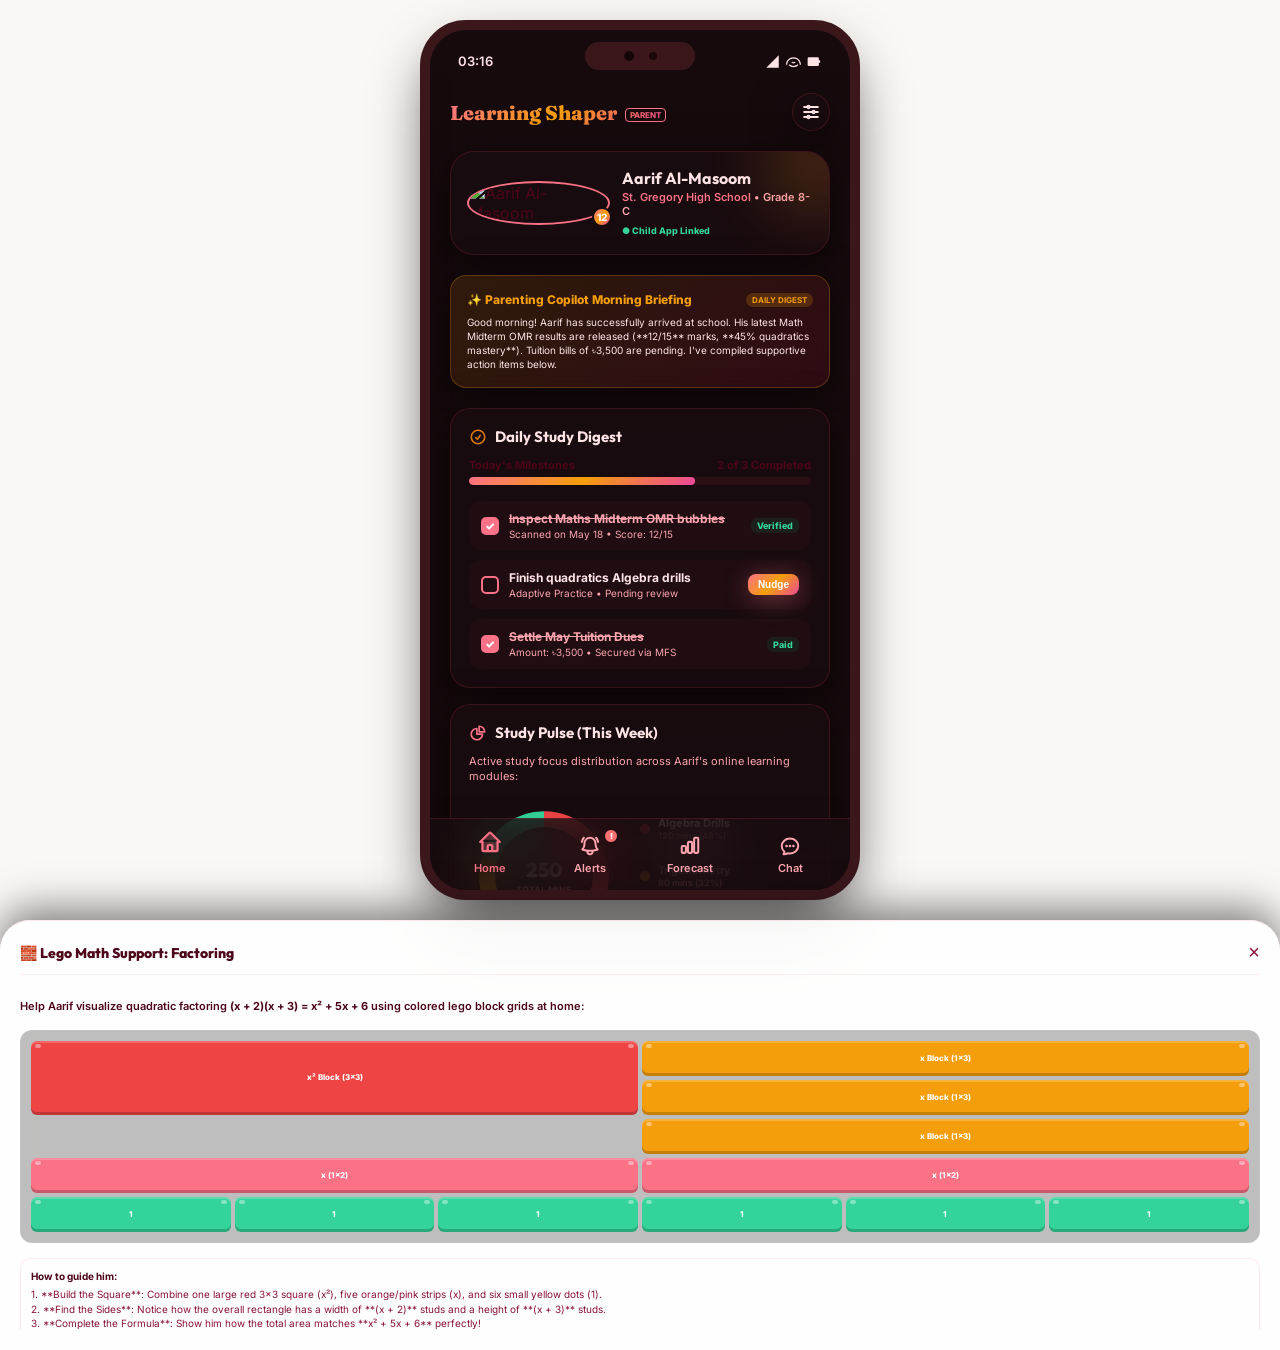
==== commit 243a3bc8: "feat: implement full 30-feature mega expansion across student, parent, and teacher companion apps wi" ====
--- a/parentapp/index.html
+++ b/parentapp/index.html
@@ -108,6 +108,17 @@
              ======================================================================== -->
         <div class="tab-content-panel active" id="tab-home">
           
+          <!-- FEATURE 1: Morning Briefing personalized digest card -->
+          <div class="glass-card" style="background: linear-gradient(135deg, rgba(245, 158, 11, 0.12), rgba(225, 29, 72, 0.12)); border-color: rgba(245, 158, 11, 0.25); text-align: left; padding: 16px; border-radius: 16px; margin-bottom: 20px;">
+            <div style="display:flex; justify-content:space-between; align-items:center; margin-bottom:8px;">
+              <h4 style="font-size:12px; font-weight:800; color:var(--accent-gold); margin:0;">✨ Parenting Copilot Morning Briefing</h4>
+              <span style="font-size:8px; background:rgba(245,158,11,0.2); color:var(--accent-gold); padding:2px 6px; border-radius:10px; font-weight:700;">DAILY DIGEST</span>
+            </div>
+            <p style="font-size:10px; color:var(--text-main); line-height:1.4; margin:0;" id="copilotBriefingText">
+              Good morning! Aarif has successfully arrived at school. His latest Math Midterm OMR results are released (**12/15** marks, **45% quadratics mastery**). Tuition bills of ৳3,500 are pending. I've compiled supportive action items below.
+            </p>
+          </div>
+
           <!-- Daily Task Progress Summary -->
           <div class="glass-card warm-accent">
             <div class="card-title">
@@ -223,7 +234,79 @@
                   </div>
                 </div>
               </div>
-            </div>
+              <!-- FEATURE 5: legend details box -->
+              <div class="donut-detail-box" id="donutDetailBox"></div>
+            </div>
+          </div>
+
+          <!-- FEATURE 10: Ecosystem Goal Tracker -->
+          <div class="glass-card">
+            <div class="card-title">
+              <svg viewBox="0 0 24 24">
+                <path stroke-linecap="round" stroke-linejoin="round" stroke-width="2.2" d="M12 3v18m9-9H3" />
+              </svg>
+              Ecosystem Goal Tracker
+            </div>
+            <p class="section-desc">Align home practice with active school lessons. Type a target topic to check curriculum alignment:</p>
+            
+            <div style="display:flex; gap:10px; align-items:center; margin-bottom:12px;">
+              <input type="text" id="parentGoalInput" class="chat-input-field" style="margin:0; flex:1; height:36px; font-size:11px;" placeholder="e.g. quadratics, trigonometry..." value="quadratics" oninput="checkGoalAlignment()">
+              <span class="alignment-badge" id="teacherAlignmentBadge">⚠️ Checking...</span>
+            </div>
+            <p id="alignmentHelpText" style="font-size:9.5px; color:var(--text-muted); font-weight:600; margin:0;"></p>
+          </div>
+
+          <!-- FEATURE 7: Synced Milestones Checklist -->
+          <div class="glass-card" id="parentMilestonesCard">
+            <div class="card-title">
+              <svg viewBox="0 0 24 24">
+                <path stroke-linecap="round" stroke-linejoin="round" stroke-width="2.2" d="M9 5H7a2 2 0 0 0-2 2v12a2 2 0 0 0 2 2h10a2 2 0 0 0 2-2V7a2 2 0 0 0-2-2h-2M9 5a2 2 0 0 0 2 2h2a2 2 0 0 0 2-2M9 5a2 2 0 0 1 2-2h2a2 2 0 0 1 2 2" />
+              </svg>
+              Synced Child Milestones
+            </div>
+            <p class="section-desc">Weekly targets synchronized in real-time with Aarif's Student Portal. Toggle status to supervise completion:</p>
+            <div class="task-digest-list" id="parentMilestonesList">
+              <!-- Milestones load dynamically and sync with localStorage -->
+            </div>
+          </div>
+
+          <!-- FEATURE 6: Weekend Family Learning Activity Quest -->
+          <div class="glass-card" style="background: linear-gradient(135deg, rgba(16, 185, 129, 0.06), rgba(245, 158, 11, 0.06));">
+            <div class="card-title">
+              <svg viewBox="0 0 24 24" style="stroke: var(--success-color)">
+                <path stroke-linecap="round" stroke-linejoin="round" stroke-width="2.2" d="M18 18.72a9.094 9.094 0 0 0 3.741-.479 3 3 0 0 0-4.682-2.72m.94 3.198.001.031c0 .225-.012.447-.037.666A11.944 11.944 0 0 1 12 21c-2.17 0-4.207-.576-5.963-1.584A6.062 6.062 0 0 1 6 18.719m12 0a5.971 5.971 0 0 0-.941-3.197m0 0A5.995 5.995 0 0 0 12 12.75a5.995 5.995 0 0 0-5.058 2.772m0 0a3 3 0 0 0-4.681 2.72 8.986 8.986 0 0 0 3.74.477m.94-3.197a5.971 5.971 0 0 0-.94 3.197M15 6.75a3 3 0 1 1-6 0 3 3 0 0 1 6 0Zm6 3a2.25 2.25 0 1 1-4.5 0 2.25 2.25 0 0 1 4.5 0Zm-13.5 0a2.25 2.25 0 1 1-4.5 0 2.25 2.25 0 0 1 4.5 0Z" />
+              </svg>
+              Weekend Family Quest
+            </div>
+            <p class="section-desc">Suggest offline interactive learning games based on Aarif's weekly curriculums:</p>
+            
+            <div style="background: rgba(255,255,255,0.03); border: 1px dashed var(--panel-border); padding: 12px; border-radius: 12px; margin-bottom: 12px;">
+              <h4 style="font-size:12px; font-weight:800; color:var(--success-color); margin-bottom:4px;">🛒 Shopping Budget & Ratio Quest</h4>
+              <p style="font-size:10px; color:var(--text-muted); line-height:1.4; margin:0;">
+                Turn grocery shopping into a math tournament. Give Aarif ৳500 and a list of items with discount percentages. Let him calculate the final pricing using ratios.
+              </p>
+            </div>
+            
+            <button class="action-btn-primary" id="activateQuestBtn" style="width: 100%; background: var(--success-color); box-shadow: 0 4px 15px rgba(16, 185, 129, 0.25);" onclick="activateWeekendQuest()">🚀 Activate Weekend Family Quest</button>
+          </div>
+
+          <!-- FEATURE 8: AI-guided Dinner Conversation Prompts -->
+          <div class="glass-card" id="dinnerPromptCard" style="background: linear-gradient(135deg, rgba(244, 63, 94, 0.05), rgba(236, 72, 153, 0.05)); margin-bottom: 20px;">
+            <div class="card-title">
+              <svg viewBox="0 0 24 24" style="stroke: var(--accent-rose)">
+                <path stroke-linecap="round" stroke-linejoin="round" stroke-width="2.2" d="M12 18.75a6 6 0 0 0 6-6v-1.5m-6 7.5a6 6 0 0 1-6-6v-1.5m6 7.5v3.75m-3.75 0h7.5M12 15.75a3 3 0 0 1-3-3V4.5a3 3 0 1 1 6 0v8.25a3 3 0 0 1-3 3Z" />
+              </svg>
+              AI Dinner Dialogue Prompts
+            </div>
+            <p class="section-desc">Scientifically curated conversational triggers to inspire positive reflections without classroom fatigue:</p>
+            
+            <div style="background: rgba(0, 0, 0, 0.15); padding: 14px; border-radius: 12px; border-left: 3px solid var(--accent-color); margin-bottom: 12px; min-height: 54px; display: flex; align-items: center;">
+              <p id="dinnerPromptText" style="font-size:10.5px; font-weight:600; line-height:1.45; color:var(--text-main); margin:0;">
+                "Instead of asking 'How was school?', ask Aarif: 'What was the toughest bubble to fill in your mock OMR test today?'"
+              </p>
+            </div>
+            
+            <button class="action-btn-secondary" style="width: 100%; border-color: var(--accent-color); color: var(--accent-color);" onclick="rotateDinnerPrompt()">🔄 Next Dialogue Prompt</button>
           </div>
         </div>
 
@@ -260,6 +343,11 @@
               <button class="action-btn-secondary" id="callbackReqBtn">Request Teacher Callback</button>
             </div>
             
+            <!-- FEATURE 3: Lego support tips action button -->
+            <div class="alert-actions-row" style="margin-top: 8px;">
+              <button class="action-btn-secondary" style="flex: 1; border-color: var(--accent-gold); color: var(--accent-gold);" onclick="openLegoTipsDrawer()">🧱 Visual Lego Support Guide</button>
+            </div>
+            
             <div class="callback-status-badge" id="callbackStatusBadge">
               ⏳ Request status: Pending appointment slot assignment
             </div>
@@ -290,6 +378,20 @@
                 </div>
                 <div class="status-reading positive">76% (Stable)</div>
               </div>
+            </div>
+          </div>
+
+          <!-- FEATURE 2: Alerts History Timeline Stream -->
+          <div class="glass-card alerts-timeline-container" style="margin-bottom: 20px;">
+            <div class="card-title">
+              <svg viewBox="0 0 24 24">
+                <path stroke-linecap="round" stroke-linejoin="round" stroke-width="2.2" d="M12 6v6h4.5m4.5 0a9 9 0 1 1-18 0 9 9 0 0 1 18 0Z" />
+              </svg>
+              Alerts History Timeline
+            </div>
+            <p class="section-desc">Chronological logs of academic notifications, attendance taps, and system dispatches:</p>
+            <div class="alerts-timeline-stream" id="alertsTimelineStream">
+              <!-- Chronological alert entries load here dynamically -->
             </div>
           </div>
         </div>
@@ -318,14 +420,17 @@
                     <h4>Mathematics Final Term</h4>
                     <span class="exam-date">June 5, 2026</span>
                   </div>
-                  <span class="gauge-percentage critical">45% Ready</span>
+                  <span class="gauge-percentage critical" id="mathReadinessPercentage">45% Ready</span>
                 </div>
                 <div class="gauge-progress-outer">
-                  <div class="gauge-progress-inner critical" style="width: 45%"></div>
-                </div>
-                <div class="gauge-advice warning">
+                  <div class="gauge-progress-inner critical" id="mathReadinessBar" style="width: 45%"></div>
+                </div>
+                <div class="gauge-advice warning" id="mathReadinessAdvice">
                   ⚠️ <strong>Action Required:</strong> Algebra modules are severely capping success margins. Complete 2 quiz sheets to rescue grade.
                 </div>
+                
+                <!-- FEATURE 9: Simulate Prep Drill Button -->
+                <button class="action-btn-secondary" id="simulatePrepDrillBtn" style="width: 100%; margin-top: 10px; border-color: var(--accent-rose); color: var(--accent-rose);" onclick="simulatePrepDrill()">✏️ Simulate Weekend Prep Drill</button>
               </div>
 
               <!-- Physics Forecast: Stable Zone -->
@@ -454,6 +559,48 @@
     </div>
   </div>
 
+  <!-- FEATURE 3: Lego Math Activity Support Drawer Overlay -->
+  <div class="bottom-drawer" id="legoTipsDrawer">
+    <div class="drawer-header">
+      <h3 style="display:flex; align-items:center; gap:8px; margin:0;">🧱 Lego Math Support: Factoring</h3>
+      <button class="drawer-close-btn" onclick="closeLegoTipsDrawer()">×</button>
+    </div>
+    <div style="flex:1; overflow-y:auto; font-size:11px; line-height:1.45; color:var(--text-muted);">
+      <p style="margin-bottom:12px; color:var(--text-main); font-weight:600;">
+        Help Aarif visualize quadratic factoring <strong>(x + 2)(x + 3) = x² + 5x + 6</strong> using colored lego block grids at home:
+      </p>
+      
+      <div class="lego-grid-container">
+        <!-- 1x x^2 block (red, big) -->
+        <div class="lego-brick" style="grid-column: span 3; grid-row: span 3; background: #ef4444; height: 74px; display: flex; align-items: center; justify-content: center;">x² Block (3x3)</div>
+        
+        <!-- 3x x blocks (orange, vertical) -->
+        <div class="lego-brick" style="grid-column: span 3; background: #f59e0b; display: flex; align-items: center; justify-content: center;">x Block (1x3)</div>
+        <div class="lego-brick" style="grid-column: span 3; background: #f59e0b; display: flex; align-items: center; justify-content: center;">x Block (1x3)</div>
+        <div class="lego-brick" style="grid-column: span 3; background: #f59e0b; display: flex; align-items: center; justify-content: center;">x Block (1x3)</div>
+        
+        <!-- 2x x blocks (orange, horizontal) -->
+        <div class="lego-brick" style="grid-column: span 3; background: #fb7185; display: flex; align-items: center; justify-content: center;">x (1x2)</div>
+        <div class="lego-brick" style="grid-column: span 3; background: #fb7185; display: flex; align-items: center; justify-content: center;">x (1x2)</div>
+        
+        <!-- 6x 1 units (yellow, small) -->
+        <div class="lego-brick" style="background: #34d399; display: flex; align-items: center; justify-content: center;">1</div>
+        <div class="lego-brick" style="background: #34d399; display: flex; align-items: center; justify-content: center;">1</div>
+        <div class="lego-brick" style="background: #34d399; display: flex; align-items: center; justify-content: center;">1</div>
+        <div class="lego-brick" style="background: #34d399; display: flex; align-items: center; justify-content: center;">1</div>
+        <div class="lego-brick" style="background: #34d399; display: flex; align-items: center; justify-content: center;">1</div>
+        <div class="lego-brick" style="background: #34d399; display: flex; align-items: center; justify-content: center;">1</div>
+      </div>
+      
+      <div style="background:rgba(255,255,255,0.02); padding:10px; border-radius:10px; border:1px solid var(--panel-border); font-size:10px; margin-top: 10px;">
+        <strong style="color:var(--text-main); display:block; margin-bottom:4px;">How to guide him:</strong>
+        1. **Build the Square**: Combine one large red 3x3 square (x²), five orange/pink strips (x), and six small yellow dots (1).<br>
+        2. **Find the Sides**: Notice how the overall rectangle has a width of **(x + 2)** studs and a height of **(x + 3)** studs.<br>
+        3. **Complete the Formula**: Show him how the total area matches **x² + 5x + 6** perfectly!
+      </div>
+    </div>
+  </div>
+
   <script src="app.js"></script>
 </body>
 </html>
--- a/parentapp/styles.css
+++ b/parentapp/styles.css
@@ -1264,3 +1264,196 @@
 .tab-content-panel.hide {
   display: none;
 }
+
+/* ========================================================================
+   MEGA EXPANSION ADDITIONS - PREMIUM DESIGN MODULES
+   ======================================================================== */
+
+/* Lego Tips Slide-up Bottom Drawer Overlay */
+.bottom-drawer {
+  position: absolute;
+  bottom: -450px;
+  left: 0;
+  right: 0;
+  height: 430px;
+  background: var(--panel-bg);
+  backdrop-filter: blur(25px);
+  -webkit-backdrop-filter: blur(25px);
+  border-top: 1px solid var(--panel-border);
+  border-top-left-radius: 30px;
+  border-top-right-radius: 30px;
+  z-index: 190;
+  box-shadow: 0 -10px 40px rgba(0,0,0,0.5);
+  display: flex;
+  flex-direction: column;
+  padding: 20px;
+  transition: bottom 0.4s cubic-bezier(0.16, 1, 0.3, 1);
+}
+
+.bottom-drawer.active {
+  bottom: 0;
+}
+
+.lego-grid-container {
+  display: grid;
+  grid-template-columns: repeat(6, 1fr);
+  gap: 4px;
+  margin: 15px 0;
+  background: rgba(0, 0, 0, 0.25);
+  padding: 10px;
+  border-radius: 12px;
+  border: 1px solid rgba(255,255,255,0.05);
+}
+
+.lego-brick {
+  height: 35px;
+  border-radius: 6px;
+  font-size: 8px;
+  font-weight: 800;
+  color: #fff;
+  box-shadow: inset 0 -3px 0 rgba(0,0,0,0.2), inset 0 2px 0 rgba(255,255,255,0.2);
+  position: relative;
+  transition: transform 0.2s;
+}
+
+.lego-brick:hover {
+  transform: scale(1.03);
+}
+
+.lego-brick::before, .lego-brick::after {
+  content: '';
+  position: absolute;
+  top: 3px;
+  width: 6px;
+  height: 4px;
+  background: rgba(255,255,255,0.4);
+  border-radius: 2px;
+}
+.lego-brick::before { left: 4px; }
+.lego-brick::after { right: 4px; }
+
+/* Timeline Alert Styles */
+.alerts-timeline-container {
+  margin-top: 20px;
+}
+
+.alerts-timeline-stream {
+  position: relative;
+  padding-left: 20px;
+  border-left: 2px solid var(--panel-border);
+  display: flex;
+  flex-direction: column;
+  gap: 16px;
+  margin-top: 10px;
+}
+
+.timeline-alert-item {
+  position: relative;
+  background: rgba(255, 255, 255, 0.02);
+  border: 1px solid var(--panel-border);
+  padding: 10px 14px;
+  border-radius: 12px;
+  transition: transform 0.2s, background-color 0.2s;
+  animation: slideInLeft 0.35s cubic-bezier(0.16, 1, 0.3, 1) both;
+}
+
+.timeline-alert-item:hover {
+  transform: translateX(4px);
+  background: rgba(255, 255, 255, 0.04);
+}
+
+.timeline-alert-item::before {
+  content: '';
+  position: absolute;
+  left: -27px;
+  top: 14px;
+  width: 12px;
+  height: 12px;
+  border-radius: 50%;
+  background: var(--accent-color);
+  border: 3px solid var(--bg-color);
+  box-shadow: 0 0 10px var(--accent-glow);
+}
+
+.timeline-alert-item.info::before {
+  background: var(--success-color);
+  box-shadow: 0 0 10px rgba(16, 185, 129, 0.4);
+}
+.timeline-alert-item.warning::before {
+  background: var(--warning-color);
+  box-shadow: 0 0 10px rgba(245, 158, 11, 0.4);
+}
+.timeline-alert-item.critical::before {
+  background: var(--error-color);
+  box-shadow: 0 0 10px rgba(239, 68, 68, 0.4);
+}
+
+.timeline-alert-header {
+  display: flex;
+  justify-content: space-between;
+  align-items: center;
+  margin-bottom: 4px;
+}
+
+.timeline-alert-title {
+  font-size: 11px;
+  font-weight: 800;
+  color: var(--text-main);
+}
+
+.timeline-alert-time {
+  font-size: 8px;
+  color: var(--text-muted);
+  font-weight: 700;
+}
+
+.timeline-alert-body {
+  font-size: 9.5px;
+  color: var(--text-muted);
+  line-height: 1.4;
+}
+
+/* Donut detail box */
+.donut-detail-box {
+  margin-top: 14px;
+  padding: 12px;
+  background: rgba(244, 63, 94, 0.04);
+  border: 1px solid var(--panel-border);
+  border-radius: 14px;
+  display: none;
+  animation: fadeIn 0.3s ease;
+}
+
+@keyframes fadeIn {
+  from { opacity: 0; transform: translateY(4px); }
+  to { opacity: 1; transform: translateY(0); }
+}
+
+@keyframes slideInLeft {
+  from { opacity: 0; transform: translateX(-15px); }
+  to { opacity: 1; transform: translateX(0); }
+}
+
+/* Alignment Badge */
+.alignment-badge {
+  font-size: 9px;
+  font-weight: 800;
+  background: rgba(239, 68, 68, 0.1);
+  border: 1px solid rgba(239, 68, 68, 0.3);
+  color: var(--error-color);
+  padding: 3px 8px;
+  border-radius: 10px;
+  display: inline-flex;
+  align-items: center;
+  gap: 4px;
+  transition: all 0.3s;
+  user-select: none;
+}
+
+.alignment-badge.aligned {
+  background: rgba(16, 185, 129, 0.15);
+  border-color: rgba(16, 185, 129, 0.4);
+  color: var(--success-color);
+  box-shadow: 0 0 10px rgba(16, 185, 129, 0.2);
+}
+
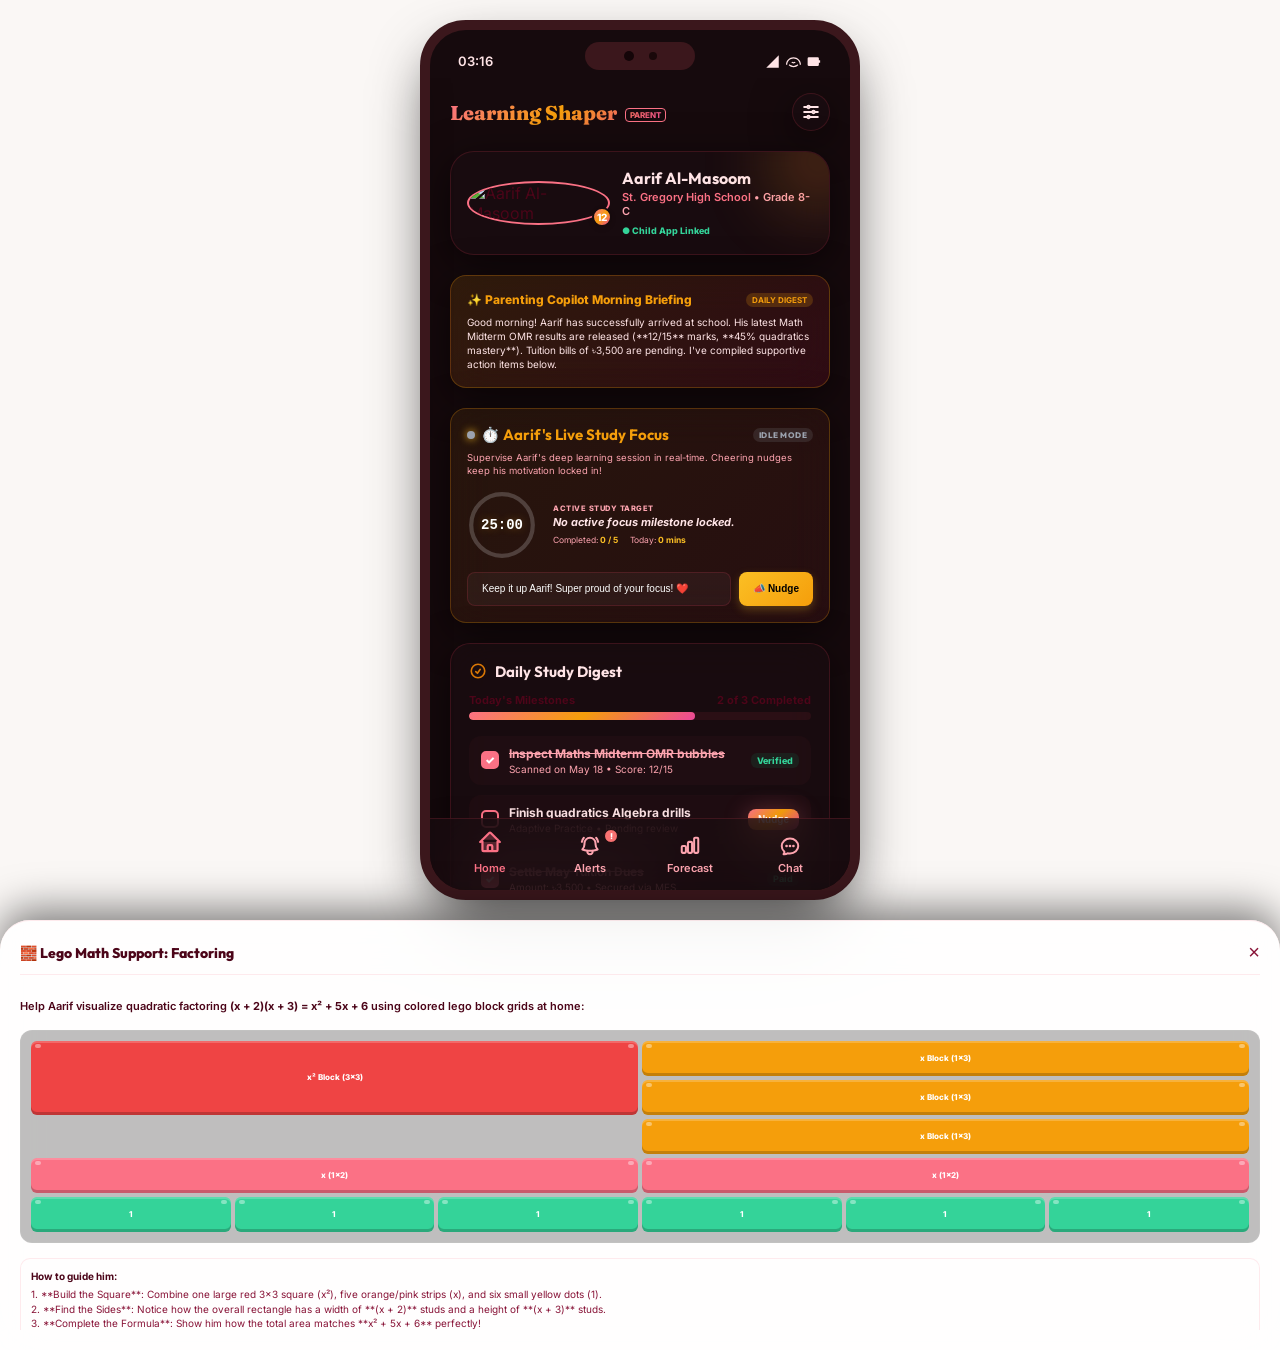
==== commit c8a04e81: "feat: implement and synchronize study focus pomodoro timer ecosystem across student, parent, teacher" ====
--- a/parentapp/index.html
+++ b/parentapp/index.html
@@ -119,6 +119,58 @@
             </p>
           </div>
 
+          <!-- 7.2 Pomodoro Focus Monitor Card -->
+          <div class="glass-card" id="parentFocusMonitorCard" style="background: linear-gradient(135deg, rgba(245, 158, 11, 0.08), rgba(239, 68, 68, 0.08)); border-color: rgba(245, 158, 11, 0.25); display: block; text-align: left; padding: 16px; border-radius: 16px; margin-bottom: 20px;">
+            <div class="card-title" style="color: var(--accent-gold); display: flex; justify-content: space-between; width: 100%; align-items: center; margin-bottom: 8px;">
+              <span style="display:flex; align-items:center; gap:6px;">
+                <span class="live-pulse-ring" id="parentFocusPulseRing" style="width: 8px; height: 8px; background: #fbbf24; border-radius: 50%; box-shadow: 0 0 8px #fbbf24; animation: livePulseParent 2s infinite"></span>
+                <span>⏱️ Aarif's Live Study Focus</span>
+              </span>
+              <span class="focus-status-badge" id="parentFocusStatusBadge" style="font-size: 8px; padding: 2px 6px; border-radius: 8px; background: rgba(239, 68, 68, 0.2); color: #f87171; font-weight: 800; text-transform: uppercase; letter-spacing: 0.5px;">Idle Mode</span>
+            </div>
+            
+            <p class="section-desc" style="margin-top: 4px; font-size: 9.5px; color: var(--text-muted); line-height: 1.35; margin-bottom: 12px;">Supervise Aarif's deep learning session in real-time. Cheering nudges keep his motivation locked in!</p>
+            
+            <div style="display: flex; gap: 16px; align-items: center; margin: 12px 0;">
+              <!-- Mini Countdown circle -->
+              <div style="position: relative; width: 70px; height: 70px; flex-shrink: 0; display: flex; align-items: center; justify-content: center;">
+                <svg viewBox="0 0 100 100" style="width: 100%; height: 100%; transform: rotate(-90deg);">
+                  <circle cx="50" cy="50" r="44" stroke="rgba(255,255,255,0.05)" stroke-width="6" fill="none" />
+                  <circle id="parentFocusRingFill" cx="50" cy="50" r="44" stroke="#fbbf24" stroke-width="6" fill="none" stroke-dasharray="276.46" stroke-dashoffset="0" style="transition: stroke-dashoffset 1s linear;" />
+                </svg>
+                <div id="parentFocusTimerDisplay" style="position: absolute; font-size: 14px; font-weight: 800; font-family: monospace; color: #fff; text-shadow: 0 0 8px rgba(251,191,36,0.3);">25:00</div>
+              </div>
+              
+              <!-- Session text details -->
+              <div style="flex: 1; text-align: left; display: flex; flex-direction: column; gap: 2px;">
+                <div style="font-size: 7.5px; font-weight: 800; color: var(--text-muted); letter-spacing: 0.5px;">ACTIVE STUDY TARGET</div>
+                <h4 id="parentFocusActiveTaskText" style="font-size: 11px; font-weight: 700; color: var(--text-main); margin: 0; line-height: 1.3; font-style: italic;">No active milestone associated.</h4>
+                
+                <div style="display: flex; gap: 12px; font-size: 8.5px; color: var(--text-muted); margin-top: 4px;">
+                  <div>Completed: <strong id="parentCompletedSessionsCount" style="color: #fbbf24;">3 / 5</strong></div>
+                  <div>Today: <strong id="parentTotalFocusMinutes" style="color: #fbbf24;">75 mins</strong></div>
+                </div>
+              </div>
+            </div>
+            
+            <!-- Send encouragement cheer button -->
+            <div style="display: flex; gap: 8px; width: 100%; margin-top: 12px;">
+              <input type="text" id="parentNudgeCustomMsg" class="chat-input-field" style="margin:0; flex:1; height:34px; font-size:10px; background: rgba(255,255,255,0.04); border: 1px solid var(--panel-border); border-radius: 8px; color:#fff;" placeholder="Send custom cheer message..." value="Keep it up Aarif! Super proud of your focus! ❤️">
+              <button class="focus-btn-primary" id="parentNudgeBtn" style="margin: 0; background: linear-gradient(135deg, #fbbf24, #f59e0b); border: none; font-size: 10px; font-weight: 800; padding: 0 14px; border-radius: 8px; color: #000; cursor: pointer; box-shadow: 0 4px 10px rgba(251,191,36,0.25); display: flex; align-items: center; justify-content: center; gap: 4px; height: 34px;" onclick="sendPomodoroEncouragement()">
+                <span>📣 Nudge</span>
+              </button>
+            </div>
+          </div>
+          
+          <!-- Animation style for pulse in parent portal -->
+          <style>
+            @keyframes livePulseParent {
+              0% { box-shadow: 0 0 0 0 rgba(251, 191, 36, 0.7); }
+              70% { box-shadow: 0 0 0 6px rgba(251, 191, 36, 0); }
+              100% { box-shadow: 0 0 0 0 rgba(251, 191, 36, 0); }
+            }
+          </style>
+
           <!-- Daily Task Progress Summary -->
           <div class="glass-card warm-accent">
             <div class="card-title">
@@ -288,6 +340,42 @@
             </div>
             
             <button class="action-btn-primary" id="activateQuestBtn" style="width: 100%; background: var(--success-color); box-shadow: 0 4px 15px rgba(16, 185, 129, 0.25);" onclick="activateWeekendQuest()">🚀 Activate Weekend Family Quest</button>
+          </div>
+
+          <!-- FEATURE: PrepCast Audio Study Tracker -->
+          <div class="glass-card" style="background: linear-gradient(135deg, rgba(30, 99, 245, 0.05), rgba(16, 185, 129, 0.05)); margin-bottom: 20px;" id="parentPodcastTrackerCard">
+            <div class="card-title">
+              <svg viewBox="0 0 24 24" style="stroke: #3b82f6; fill: none; width:18px; height:18px;">
+                <path stroke-linecap="round" stroke-linejoin="round" stroke-width="2.2" d="M9 19V6l12-3v13M9 19c0 1.105-1.343 2-3 2s-3-.895-3-2 1.343-2 3-2 3 .895 3 2Zm12-3c0 1.105-1.343 2-3 2s-3-.895-3-2 1.343-2 3-2 3 .895 3 2ZM9 10l12-3" />
+              </svg>
+              PrepCast Audio Study Tracker
+            </div>
+            <p class="section-desc">Track Aarif's active academic listening sessions and concept prep checklist in real-time:</p>
+            
+            <div id="parentPodcastActiveState" style="background: rgba(0, 0, 0, 0.2); padding: 12px; border-radius: 12px; border: 1px solid var(--panel-border); margin-bottom: 12px;">
+              <div style="display:flex; justify-content:space-between; align-items:center; margin-bottom:8px;">
+                <span style="font-size:10px; font-weight:800; color:var(--text-muted); text-transform:uppercase;" id="parentPodcastSubject">Math • Chapter 1</span>
+                <span class="status-badge" style="background:rgba(239, 68, 68, 0.15); color:#ef4444; border:1px solid rgba(239, 68, 68, 0.2); padding: 2px 6px; border-radius:4px; font-size:9px; font-weight:700;" id="parentPodcastLiveStatus">Offline</span>
+              </div>
+              <h4 style="font-size:12px; font-weight:800; color:#fff; margin:0 0 8px 0;" id="parentPodcastTitle">Quadratics Demystified</h4>
+              
+              <div class="progress-bar-container" style="background:rgba(255,255,255,0.08); height:6px; border-radius:3px; overflow:hidden; margin-bottom:6px;">
+                <div id="parentPodcastProgressBar" style="width: 0%; height: 100%; background: linear-gradient(90deg, #3b82f6, #10b981); transition: width 0.3s ease;"></div>
+              </div>
+              
+              <div style="display:flex; justify-content:space-between; font-size:10px; color:var(--text-muted);">
+                <span id="parentPodcastProgressText">0% Complete</span>
+                <span id="parentPodcastTimeText">0.0 mins listened</span>
+              </div>
+            </div>
+
+            <!-- Alignment dinner prompts -->
+            <div id="parentPodcastDinnerDialogue" style="display: none; background: rgba(16, 185, 129, 0.08); padding: 12px; border-radius: 12px; border: 1px solid rgba(16, 185, 129, 0.15); margin-top: 12px;">
+              <span style="font-size:10px; font-weight:800; color:#10b981; display:block; margin-bottom:6px; text-transform:uppercase;">💡 AI Parenting Dialogue Prompter:</span>
+              <p style="font-size:11px; line-height:1.45; color:var(--text-main); margin:0; font-style:italic;" id="parentPodcastDinnerPromptText">
+                "Ask Aarif over dinner: 'What did Mrs. Tasnim Jahan say about splitting the middle term? Did you understand the signs of the quadratic roots positive 2 and positive 3?'"
+              </p>
+            </div>
           </div>
 
           <!-- FEATURE 8: AI-guided Dinner Conversation Prompts -->
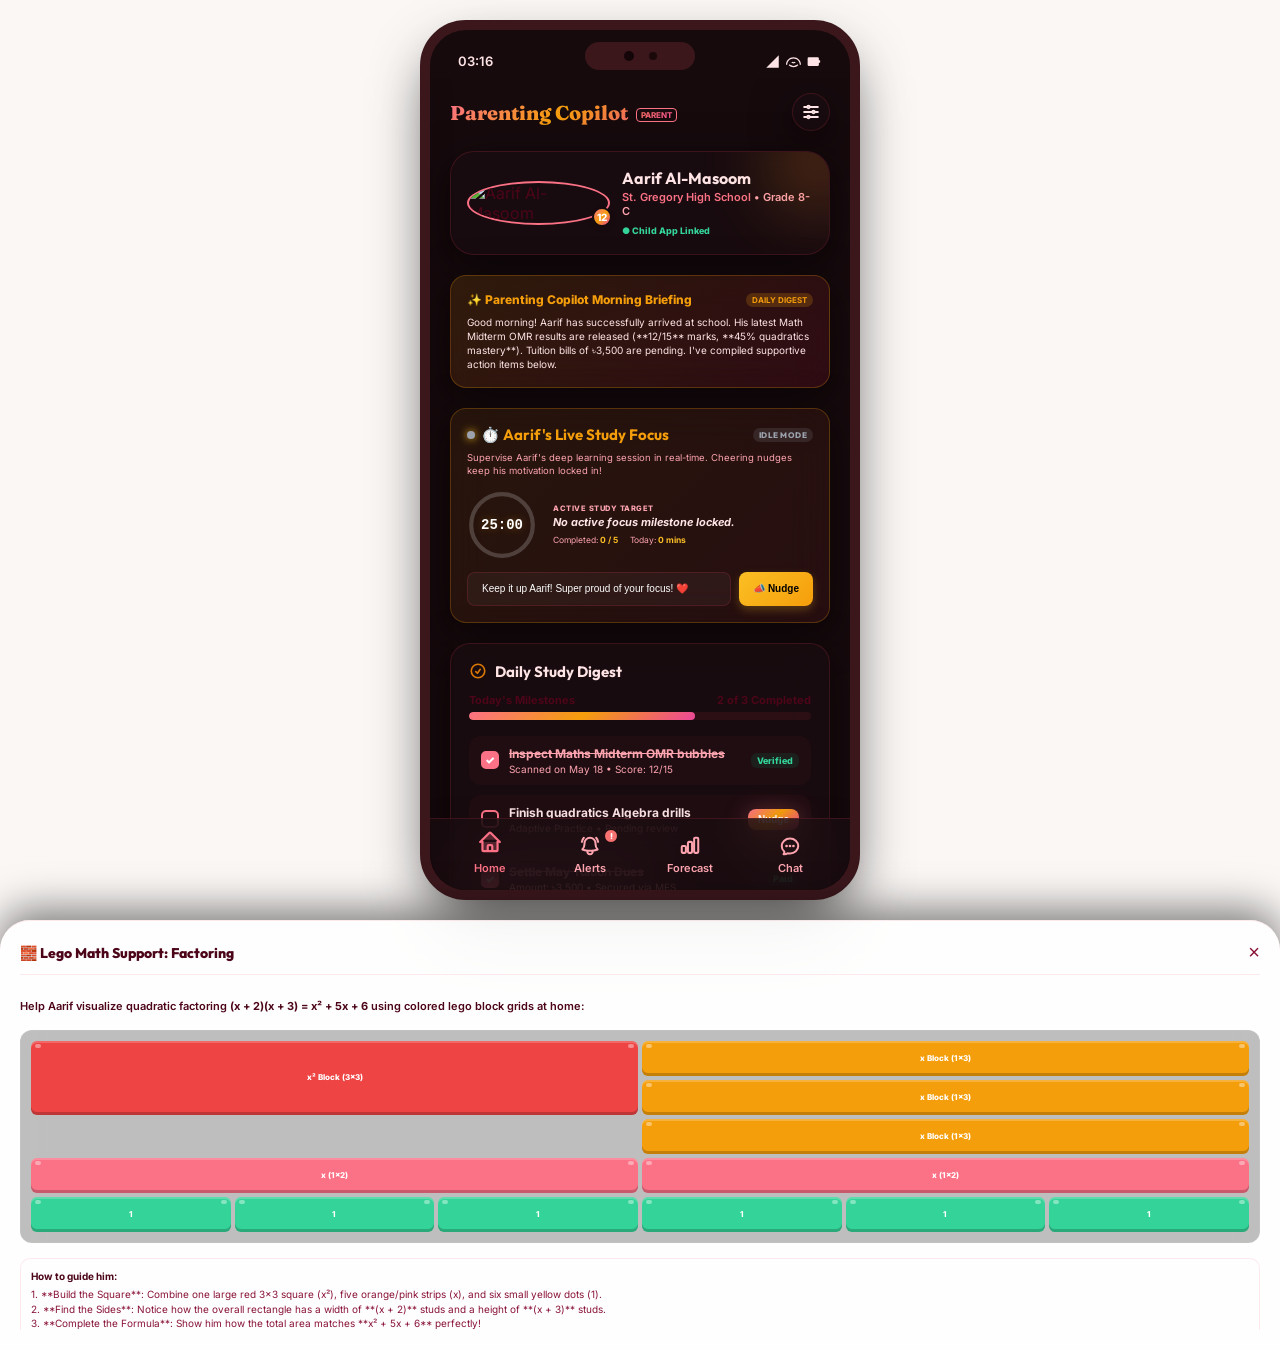
==== commit c039f8a8: "feat: rebrand parent companion references to Parenting Copilot across the entire ecosystem" ====
--- a/parentapp/index.html
+++ b/parentapp/index.html
@@ -3,7 +3,7 @@
 <head>
   <meta charset="UTF-8">
   <meta name="viewport" content="width=device-width, initial-scale=1.0">
-  <title>Learning Shaper - Parent Companion App</title>
+  <title>Parenting Copilot</title>
   <link rel="stylesheet" href="styles.css">
 </head>
 <body>
@@ -52,7 +52,7 @@
           <a href="../studentapp/index.html" class="drawer-link-item">
             <span class="link-icon">🧑‍🎓</span>
             <div>
-              <h4>Switch to Student App</h4>
+              <h4>Learning Mate (Student App)</h4>
               <p>View Aarif's gamified drills & OMR</p>
             </div>
           </a>
@@ -78,7 +78,7 @@
         
         <!-- Header Section -->
         <div class="app-header">
-          <div class="app-logo">Learning Shaper <span class="badge-role">PARENT</span></div>
+          <div class="app-logo">Parenting Copilot <span class="badge-role">PARENT</span></div>
           <button class="settings-trigger-btn" id="settingsTriggerBtn" aria-label="Open Settings">
             <svg style="width:20px;height:20px;stroke:currentColor;fill:none;stroke-width:2.2" viewBox="0 0 24 24">
               <path stroke-linecap="round" stroke-linejoin="round" d="M10.5 6h9.75M10.5 6a1.5 1.5 0 1 1-3 0m3 0a1.5 1.5 0 1 0-3 0M3.75 6H7.5m3 12h9.75m-9.75 0a1.5 1.5 0 0 1-3 0m3 0a1.5 1.5 0 0 0-3 0m-3.75 0H7.5m9-6h3.75m-3.75 0a1.5 1.5 0 0 1-3 0m3 0a1.5 1.5 0 0 0-3 0m-9.75 0h9.75" />
@@ -316,7 +316,7 @@
               </svg>
               Synced Child Milestones
             </div>
-            <p class="section-desc">Weekly targets synchronized in real-time with Aarif's Student Portal. Toggle status to supervise completion:</p>
+            <p class="section-desc">Weekly targets synchronized in real-time with Aarif's Learning Mate. Toggle status to supervise completion:</p>
             <div class="task-digest-list" id="parentMilestonesList">
               <!-- Milestones load dynamically and sync with localStorage -->
             </div>
--- a/parentapp/styles.css
+++ b/parentapp/styles.css
@@ -1,6 +1,6 @@
 /* 
 ========================================================================
-   LEARNING SHAPER PARENT COMPANION APP - CORE DESIGN SYSTEM
+   PARENTING COPILOT - CORE DESIGN SYSTEM
 ========================================================================
 */
 
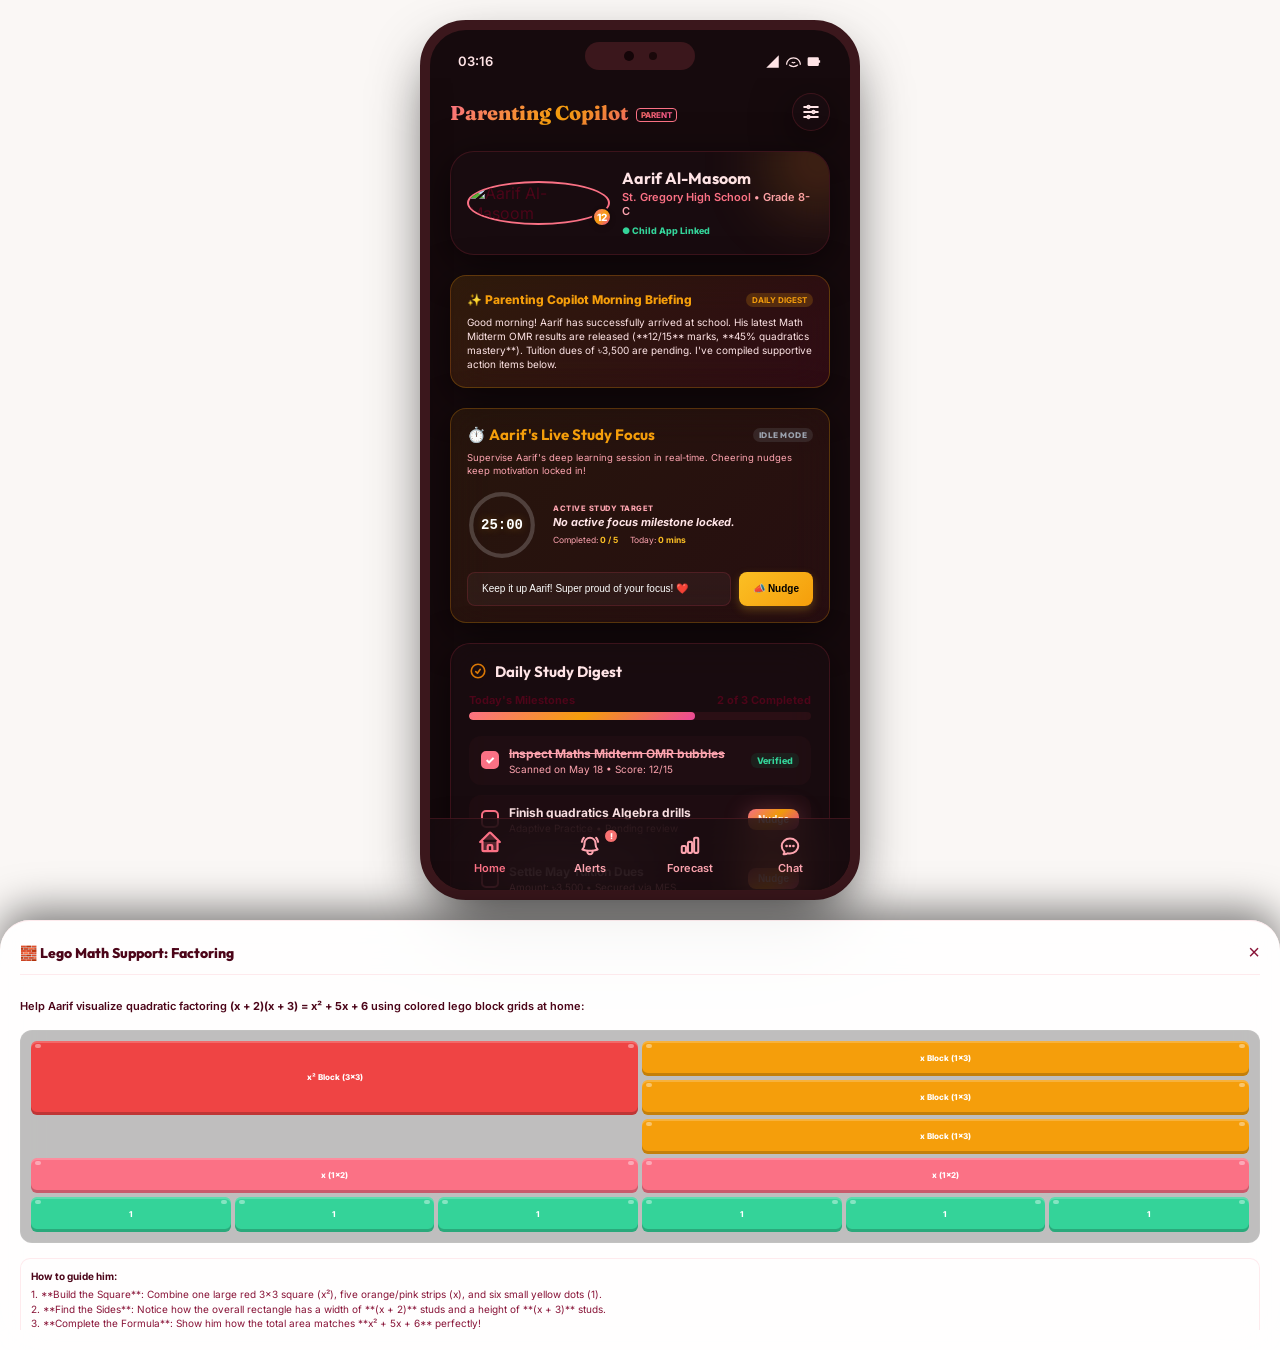
==== commit 935b3b19: "Implement Quick Login for student profiles and remove Parenting Copilot Link from Student App homepa" ====
--- a/parentapp/index.html
+++ b/parentapp/index.html
@@ -53,13 +53,13 @@
             <span class="link-icon">🧑‍🎓</span>
             <div>
               <h4>Learning Mate (Student App)</h4>
-              <p>View Aarif's gamified drills & OMR</p>
+              <p id="switcherStudentLinkDesc">View Aarif's gamified drills & OMR</p>
             </div>
           </a>
           <a href="../teacherapp/index.html" class="drawer-link-item">
             <span class="link-icon">🧑‍🏫</span>
             <div>
-              <h4>Teacher Companion App</h4>
+              <h4>Teaching Assistant</h4>
               <p>View grade reports, OMR grading & chat</p>
             </div>
           </a>
@@ -90,12 +90,12 @@
         <div class="profile-card">
           <div class="profile-avatar-row">
             <div class="avatar-wrapper">
-              <img src="https://images.unsplash.com/photo-1534528741775-53994a69daeb?q=80&w=256&auto=format&fit=crop" alt="Aarif Al-Masoom" class="avatar-img" onerror="this.src='https://api.dicebear.com/7.x/adventurer/svg?seed=Aarif'; this.onerror=null;">
-              <div class="avatar-badge">12</div>
+              <img id="parentAvatarImg" src="https://images.unsplash.com/photo-1534528741775-53994a69daeb?q=80&w=256&auto=format&fit=crop" alt="Aarif Al-Masoom" class="avatar-img" onerror="this.src='https://api.dicebear.com/7.x/adventurer/svg?seed=Aarif'; this.onerror=null;">
+              <div class="avatar-badge" id="parentAvatarBadge">12</div>
             </div>
             <div class="student-info">
-              <h3>Aarif Al-Masoom</h3>
-              <p>
+              <h3 id="parentStudentName">Aarif Al-Masoom</h3>
+              <p id="parentStudentGrade">
                 <span class="school-tag">St. Gregory High School</span> • Grade 8-C
               </p>
               <span class="sync-status-indicator">● Child App Linked</span>
@@ -210,13 +210,15 @@
                 <button class="nudge-btn" onclick="sendNudge('Algebra Drill'); event.stopPropagation();">Nudge</button>
               </div>
 
-              <div class="digest-task-item completed" onclick="toggleTask(this, 0)">
+              <div class="digest-task-item" id="digestTaskTuition" onclick="toggleTask(this, 0)">
                 <div class="task-checkbox"></div>
                 <div class="task-details">
                   <h4>Settle May Tuition Dues</h4>
-                  <p>Amount: ৳3,500 • Secured via MFS</p>
-                </div>
-                <span class="task-done-badge">Paid</span>
+                  <p id="digestTaskTuitionText">Amount: ৳3,500 • Secured via MFS</p>
+                </div>
+                <div class="task-badge-wrapper" id="digestTaskTuitionBadge" style="display:flex; align-items:center;">
+                  <button class="nudge-btn" onclick="sendNudge('Tuition Dues'); event.stopPropagation();">Nudge</button>
+                </div>
               </div>
             </div>
           </div>
